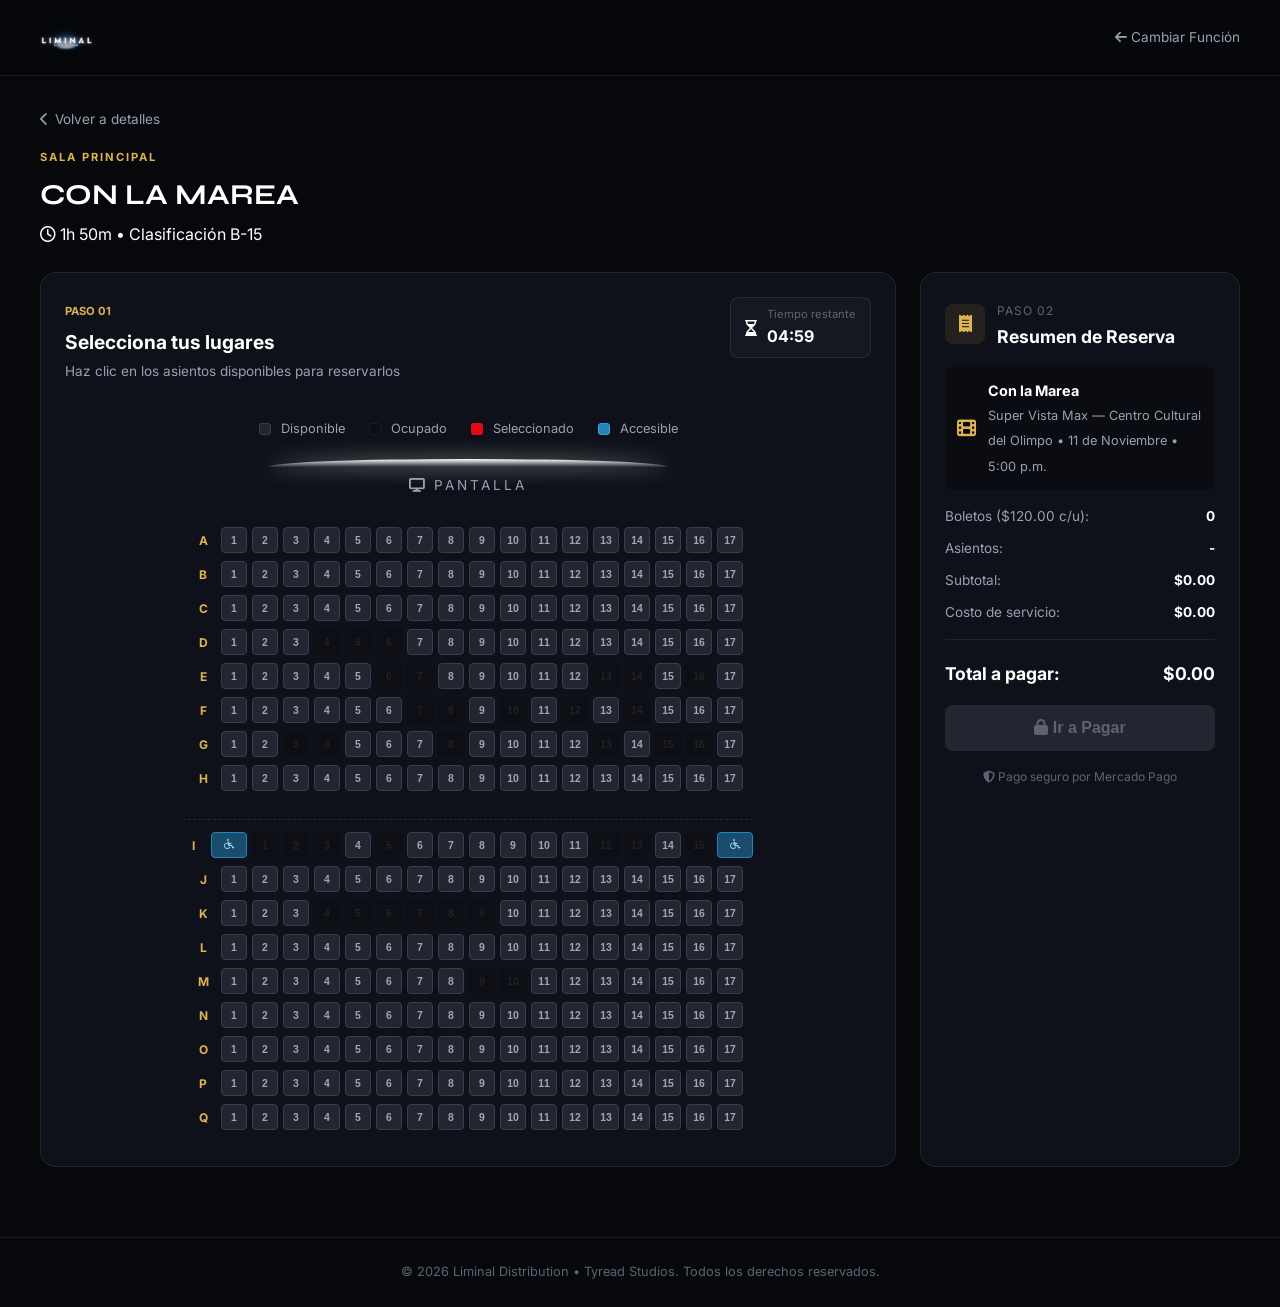
==== asientos.html @ 6f6826ec "Update print statement from 'Hello' to 'Goodbye'" ====
<!DOCTYPE html>
<html lang="es">
<head>
  <meta charset="UTF-8">
  <meta name="viewport" content="width=device-width, initial-scale=1.0">
  <title>Selección de Asientos - Con la Marea</title>
  <link rel="stylesheet" href="https://cdnjs.cloudflare.com/ajax/libs/font-awesome/6.4.0/css/all.min.css">
  <link rel="icon" type="image/png" href="img/icono.png">
  <link rel="stylesheet" href="style.css">
  <style>
    .ticket-modal {
      position: fixed;
      inset: 0;
      background: rgba(0,0,0,0.92);
      display: none;
      align-items: center;
      justify-content: center;
      z-index: 9999;
      padding: 20px;
      overflow-y: auto;
    }
    .ticket-modal.active { display: flex; }
    .ticket-card {
      background: #fff;
      width: 100%;
      max-width: 650px;
      padding: 40px 35px;
      position: relative;
    }
    .ticket-close {
      position: absolute;
      top: 12px;
      right: 15px;
      background: transparent;
      border: none;
      font-size: 1.5rem;
      cursor: pointer;
      color: #888;
      z-index: 10;
    }
    .ticket-close:hover { color: #000; }
    .ticket-top-logo { text-align: center; margin-bottom: 35px; }
    .ticket-top-logo h2 {
      font-size: 1.6rem;
      color: #334155;
      font-weight: 300;
      letter-spacing: 4px;
      text-transform: uppercase;
      margin: 0;
    }
    .ticket-movie {
      font-size: 2.8rem;
      font-weight: 700;
      letter-spacing: 2px;
      color: #d4af37;
      text-transform: uppercase;
      margin-bottom: 8px;
      text-align: center;
    }
    .ticket-credits {
      color: #666;
      font-size: 0.95rem;
      margin-bottom: 30px;
      text-align: center;
    }
    .ticket-grid {
      display: grid;
      grid-template-columns: 1fr 1fr 110px;
      gap: 22px 15px;
    }
    .ticket-label {
      font-size: 0.85rem;
      color: #999;
      text-transform: uppercase;
      letter-spacing: 1px;
      margin-bottom: 4px;
      display: block;
    }
    .ticket-value {
      font-size: 1.05rem;
      font-weight: 500;
      color: #111;
    }
    .ticket-qr-col {
      grid-row: span 4;
      text-align: center;
    }
    .ticket-qr-col i {
      font-size: 2.8rem;
      color: #111;
      margin-bottom: 6px;
    }
    .ticket-number { font-size: 0.8rem; color: #666; }
    .ticket-divider {
      margin: 30px -35px 20px;
      border-bottom: 1px dashed #ddd;
    }
    .ticket-footer-text {
      text-align: center;
      font-size: 0.85rem;
      color: #888;
      margin-top: 10px;
    }
    .ticket-hint {
      margin-top: 12px;
      font-size: 0.8rem;
      color: #666;
      text-align: center;
    }

    /* Modal de confirmación de pago */
    .confirm-modal {
      position: fixed;
      inset: 0;
      background: rgba(0,0,0,0.92);
      display: none;
      align-items: center;
      justify-content: center;
      z-index: 10000;
      padding: 20px;
    }
    .confirm-modal.active { display: flex; }
    .confirm-card {
      background: #fff;
      padding: 30px 25px;
      border-radius: 12px;
      max-width: 420px;
      width: 100%;
      text-align: center;
    }
    .confirm-card h3 {
      color: #111;
      margin-bottom: 12px;
      font-size: 1.3rem;
    }
    .confirm-card p {
      color: #666;
      margin-bottom: 24px;
      font-size: 0.95rem;
    }
    .confirm-buttons {
      display: flex;
      gap: 12px;
      flex-wrap: wrap;
      justify-content: center;
    }
    .confirm-btn-yes {
      background: #10b981;
      color: #fff;
      border: none;
      padding: 12px 24px;
      border-radius: 8px;
      font-weight: 600;
      cursor: pointer;
    }
    .confirm-btn-yes:hover { background: #059669; }
    .confirm-btn-no {
      background: #e5e7eb;
      color: #374151;
      border: none;
      padding: 12px 24px;
      border-radius: 8px;
      font-weight: 500;
      cursor: pointer;
    }
    .confirm-btn-no:hover { background: #d1d5db; }

    /* ========== ADAPTABILIDAD A TODOS LOS DISPOSITIVOS ========== */
    @media (max-width: 900px) {
      .lz-booking-layout {
        flex-direction: column !important;
      }
      .lz-map-card, .lz-summary-card {
        width: 100% !important;
        max-width: 100% !important;
      }
    }
    @media (max-width: 600px) {
      .ticket-grid { grid-template-columns: 1fr; }
      .ticket-card { padding: 25px 20px; }
      .ticket-divider { margin: 30px -20px; }
      .ticket-movie { font-size: 1.8rem; }
      .lz-seat {
        width: 28px !important;
        height: 28px !important;
        font-size: 0.7rem !important;
      }
      .lz-map-header {
        flex-wrap: wrap;
        gap: 12px;
      }
      .lz-timer {
        width: 100%;
        justify-content: flex-end;
      }
    }
    @media (max-width: 400px) {
      .lz-seat {
        width: 24px !important;
        height: 24px !important;
        font-size: 0.6rem !important;
      }
      .lz-row-label {
        min-width: 20px;
        font-size: 0.8rem;
      }
    }
  </style>
</head>
<body>
  <header class="header">
    <div class="container nav-container">
      <a href="index.html" class="logo-link">
        <img src="img/5.png" alt="Liminal Distribution" class="main-logo">
      </a>
      <a href="index.html" class="back-link"><i class="fa-solid fa-arrow-left"></i> Cambiar Función</a>
    </div>
  </header>

  <main class="container lz-seat-page">
    <div class="lz-booking-header">
      <a href="index.html" class="back-btn"><i class="fa-solid fa-chevron-left"></i> Volver a detalles</a>
      <div class="lz-movie-heading">
        <span class="lz-eyebrow">SALA PRINCIPAL</span>
        <h1>CON LA MAREA</h1>
        <p><i class="fa-regular fa-clock"></i> 1h 50m • Clasificación B-15</p>
      </div>
    </div>

    <div class="lz-booking-layout">
      <div class="lz-map-card">
        <div class="lz-map-header">
          <div>
            <span class="lz-section-label">PASO 01</span>
            <h2>Selecciona tus lugares</h2>
            <p>Haz clic en los asientos disponibles para reservarlos</p>
          </div>
          <div class="lz-timer">
            <i class="fa-regular fa-hourglass-half"></i>
            <div>
              <small>Tiempo restante</small>
              <strong id="timer">05:00</strong>
            </div>
          </div>
        </div>

        <div class="lz-seat-status">
          <div><span class="lz-status-dot available"></span> Disponible</div>
          <div><span class="lz-status-dot occupied"></span> Ocupado</div>
          <div><span class="lz-status-dot selected"></span> Seleccionado</div>
          <div><span class="lz-status-dot accessible"></span> Accesible</div>
        </div>

        <div class="lz-screen-zone">
          <div class="lz-screen"></div>
          <p class="lz-screen-text"><i class="fa-solid fa-display"></i> PANTALLA</p>
        </div>

        <div class="lz-theater-scroll">
          <div class="lz-theater-map" id="seatingGrid"></div>
        </div>
      </div>

      <aside class="lz-summary-card">
        <div class="lz-summary-heading">
          <div class="lz-summary-icon"><i class="fa-solid fa-receipt"></i></div>
          <div>
            <span>PASO 02</span>
            <h2>Resumen de Reserva</h2>
          </div>
        </div>

        <div class="lz-film-box">
          <div class="lz-film-icon"><i class="fa-solid fa-film"></i></div>
          <div>
            <strong>Con la Marea</strong>
            <span id="summaryDetails">Super Vista Max — Centro Cultural del Olimpo • 11 de Noviembre • 5:00 p.m.</span>
          </div>
        </div>

        <div class="lz-summary-list">
          <div class="lz-summary-row">
            <span>Boletos ($120.00 c/u):</span>
            <strong id="ticketCount">0</strong>
          </div>
          <div class="lz-summary-row">
            <span>Asientos:</span>
            <strong id="selectedSeatsList">-</strong>
          </div>
          <div class="lz-summary-row">
            <span>Subtotal:</span>
            <strong id="subtotal">$0.00</strong>
          </div>
          <div class="lz-summary-row">
            <span>Costo de servicio:</span>
            <strong id="serviceFeeText">$0.00</strong>
          </div>
        </div>

        <div class="lz-divider"></div>

        <div class="lz-total">
          <span>Total a pagar:</span>
          <strong id="totalPrice">$0.00</strong>
        </div>

        <button class="lz-pay-btn" id="payBtn" disabled>
          <i class="fa-solid fa-lock"></i> Ir a Pagar
        </button>
        <p class="lz-security"><i class="fa-solid fa-shield-halved"></i> Pago seguro por Mercado Pago</p>
      </aside>
    </div>
  </main>

  <!-- Modal de confirmación de pago -->
  <div class="confirm-modal" id="confirmModal">
    <div class="confirm-card">
      <h3>¿Ya realizaste el pago?</h3>
      <p>Una vez confirmado, se generará tu boleto. Asegúrate de haber completado el pago en la ventana de Mercado Pago.</p>
      <div class="confirm-buttons">
        <button class="confirm-btn-no" id="notPaidBtn">Aún no, seguir pagando</button>
        <button class="confirm-btn-yes" id="alreadyPaidBtn">✅ Sí, ya pagué — Generar boleto</button>
      </div>
    </div>
  </div>

  <!-- Modal del boleto -->
  <div class="ticket-modal" id="ticketModal">
    <div class="ticket-card">
      <button class="ticket-close" id="closeTicket">&times;</button>
      <div id="ticketBody"></div>
    </div>
  </div>

  <footer class="footer">
    <p>© 2026 Liminal Distribution • Tyread Studios. Todos los derechos reservados.</p>
  </footer>

  <script>
    // CONFIGURACIÓN
    const PRECIO = 120;
    const CARGO_SERVICIO = 12;
    const ENLACE_PAGO = "https://mpago.la/141RkRB";
    const FUNCION = "Centro Cultural del Olimpo";
    const FECHA = "11 de Noviembre";
    const HORA = "5:00 p.m.";
    const FORMATO = "Super Vista Max";
    const ESTUDIO = "Tyread Studios • Dir. Elian Magaña";
    const TIEMPO_RESERVA = 300; // 5 minutos en segundos

    const filas = [
      ['A', 17], ['B', 17], ['C', 17], ['D', 17],
      ['E', 17], ['F', 17], ['G', 17], ['H', 17],
      ['I', 15, true], ['J', 17], ['K', 17], ['L', 17],
      ['M', 17], ['N', 17], ['O', 17], ['P', 17], ['Q', 17]
    ];

    // Asientos ocupados desde el inicio
    const ocupadosFijos = [
      'D4', 'D5', 'D6', 'E6', 'E7', 'E13', 'E14', 'E16',
      'F7', 'F8', 'F10', 'F12', 'F14', 'G3', 'G4', 'G8',
      'G13', 'G15', 'G16', 'I1', 'I2', 'I3', 'I5', 'I12', 'I13', 'I15',
      'K4','K5','K6','K7','K8','K9',
      'M9', 'M10'
    ];

    let comprados = JSON.parse(localStorage.getItem('asientosComprados') || '[]');
    let todosOcupados = [...ocupadosFijos, ...comprados];

    const mapa = document.getElementById('seatingGrid');
    let seleccionados = [];
    let yaPago = false;
    let tiempoRestante = TIEMPO_RESERVA;
    let intervaloReloj = null;

    // Dibujar el mapa
    function dibujarMapa() {
      mapa.innerHTML = '';
      todosOcupados = [...ocupadosFijos, ...comprados];
      
      filas.forEach(([letra, cantidad, accesible]) => {
        const filaDiv = document.createElement('div');
        filaDiv.className = 'lz-seat-row' + (letra === 'I' ? ' row-separator' : '');

        const etiqueta = document.createElement('span');
        etiqueta.className = 'lz-row-label';
        etiqueta.textContent = letra;
        filaDiv.appendChild(etiqueta);

        const grupo = document.createElement('div');
        grupo.className = 'lz-seat-group';

        if (accesible) grupo.appendChild(crearBoton('I-IZQ', true));
        for (let n = 1; n <= cantidad; n++) {
          const id = `${letra}${n}`;
          grupo.appendChild(crearBoton(id, false));
        }
        if (accesible) grupo.appendChild(crearBoton('I-DER', true));

        filaDiv.appendChild(grupo);
        mapa.appendChild(filaDiv);
      });
    }

    function crearBoton(id, esAccesible) {
      const btn = document.createElement('button');
      btn.className = 'lz-seat' + (esAccesible ? ' lz-seat-accessible' : '');
      btn.innerHTML = esAccesible ? '<i class="fa-solid fa-wheelchair"></i>' : id.replace(/[A-Z-]/g, '');
      btn.dataset.seat = id;

      if (todosOcupados.includes(id)) {
        btn.classList.add('occupied');
        btn.disabled = true;
      } else {
        btn.addEventListener('click', () => alternar(btn, id));
      }
      return btn;
    }

    function alternar(boton, id) {
      if (yaPago) {
        alert('⚠️ Ya pagaste. Recarga la página para empezar de nuevo.');
        return;
      }
      if (boton.classList.contains('selected')) {
        boton.classList.remove('selected');
        seleccionados = seleccionados.filter(s => s !== id);
      } else {
        boton.classList.add('selected');
        seleccionados.push(id);
      }
      actualizarResumen();
    }

    function actualizarResumen() {
      const cantidad = seleccionados.length;
      const subtotal = cantidad * PRECIO;
      const cargo = cantidad > 0 ? CARGO_SERVICIO : 0;
      const total = subtotal + cargo;

      document.getElementById('ticketCount').textContent = cantidad;
      document.getElementById('selectedSeatsList').textContent = cantidad ? seleccionados.join(', ') : '-';
      document.getElementById('subtotal').textContent = `$${subtotal.toFixed(2)}`;
      document.getElementById('serviceFeeText').textContent = `$${cargo.toFixed(2)}`;
      document.getElementById('totalPrice').textContent = `$${total.toFixed(2)}`;

      const btnPagar = document.getElementById('payBtn');
      btnPagar.disabled = !cantidad;
      btnPagar.classList.toggle('active', cantidad > 0);
    }

    // Generar datos del boleto
    function datosBoleto() {
      if (!seleccionados.length) return null;
      const primera = seleccionados[0];
      const fila = primera.replace(/\d|-/g, '').charAt(0);
      const asientos = seleccionados.map(s => s.replace(/[A-Z-]/g, '')).join(', ');
      return {
        pelicula: 'CON LA MAREA',
        funcion: FUNCION,
        fecha: FECHA,
        hora: HORA,
        formato: FORMATO,
        fila: fila,
        asientos: asientos,
        numero: Math.floor(Math.random() * 900000) + 100000,
        estudio: ESTUDIO
      };
    }

    // Mostrar el boleto
    function dibujarBoleto(datos) {
      document.getElementById('ticketBody').innerHTML = `
        <div class="ticket-top-logo"><h2>SUPER VISTA MAX</h2></div>
        <h1 class="ticket-movie">${datos.pelicula}</h1>
        <p class="ticket-credits">${datos.estudio}</p>
        <div class="ticket-grid">
          <div>
            <span class="ticket-label">Función</span>
            <div class="ticket-value">${datos.funcion}</div>
          </div>
          <div>
            <span class="ticket-label">Fecha</span>
            <div class="ticket-value">${datos.fecha}</div>
          </div>
          <div class="ticket-qr-col">
            <i class="fa-solid fa-qrcode"></i>
            <div class="ticket-number">Nº ${datos.numero}</div>
          </div>
          <div>
            <span class="ticket-label">Hora</span>
            <div class="ticket-value">${datos.hora}</div>
          </div>
          <div>
            <span class="ticket-label">Formato</span>
            <div class="ticket-value">${datos.formato}</div>
          </div>
          <div>
            <span class="ticket-label">Fila</span>
            <div class="ticket-value">${datos.fila}</div>
          </div>
          <div>
            <span class="ticket-label">Asientos</span>
            <div class="ticket-value">${datos.asientos}</div>
          </div>
        </div>
        <div class="ticket-divider"></div>
        <p class="ticket-footer-text">Presenta este boleto en la entrada • Liminal Distribution © 2026</p>
        <p class="ticket-hint">📸 Toma captura de pantalla como comprobante</p>
      `;
      document.getElementById('confirmModal').classList.remove('active');
      document.getElementById('ticketModal').classList.add('active');
    }

    // Reiniciar cronómetro
    function reiniciarReloj() {
      clearInterval(intervaloReloj);
      tiempoRestante = TIEMPO_RESERVA;
      actualizarRelojVisual();
      intervaloReloj = setInterval(() => {
        if (tiempoRestante > 0) {
          tiempoRestante--;
          actualizarRelojVisual();
        }
      }, 1000);
    }

    function actualizarRelojVisual() {
      const m = String(Math.floor(tiempoRestante / 60)).padStart(2, '0');
      const s = String(tiempoRestante % 60).padStart(2, '0');
      document.getElementById('timer').textContent = `${m}:${s}`;
    }

    // Al dar "Ir a Pagar" → abre Mercado Pago y muestra confirmación
    document.getElementById('payBtn').addEventListener('click', () => {
      if (!seleccionados.length || yaPago) return;

      yaPago = true;
      // Guardar los asientos como comprados
      comprados = [...comprados, ...seleccionados];
      localStorage.setItem('asientosComprados', JSON.stringify(comprados));

      // Marcar visualmente como ocupados
      seleccionados.forEach(id => {
        const btn = document.querySelector(`[data-seat="${id}"]`);
        if (btn) {
          btn.classList.remove('selected');
          btn.classList.add('occupied');
          btn.disabled = true;
        }
      });

      // Abrir enlace de pago
      window.open(ENLACE_PAGO, '_blank');

      // Mostrar modal de confirmación (NO genera boleto todavía)
      document.getElementById('confirmModal').classList.add('active');
    });

    // El usuario confirma que ya pagó → recién ahí se genera el boleto
    document.getElementById('alreadyPaidBtn').addEventListener('click', () => {
      dibujarBoleto(datosBoleto());
      // Reiniciar para la siguiente persona
      reiniciarReloj();
      seleccionados = [];
      yaPago = false;
      actualizarResumen();
      dibujarMapa();
    });

    // Aún no ha pagado → cerrar confirmación
    document.getElementById('notPaidBtn').addEventListener('click', () => {
      document.getElementById('confirmModal').classList.remove('active');
      yaPago = false;
      comprados = comprados.filter(s => !seleccionados.includes(s));
      localStorage.setItem('asientosComprados', JSON.stringify(comprados));
      // Devolver los asientos a seleccionados
      seleccionados.forEach(id => {
        const btn = document.querySelector(`[data-seat="${id}"]`);
        if (btn) {
          btn.classList.add('selected');
          btn.classList.remove('occupied');
          btn.disabled = false;
        }
      });
      actualizarResumen();
    });

    // Cerrar boleto
    document.getElementById('closeTicket').addEventListener('click', () => {
      document.getElementById('ticketModal').classList.remove('active');
    });

    // Inicializar
    dibujarMapa();
    reiniciarReloj();
  </script>
</body>
</html>
---- style.css ----
/* =========================================================
   LIMINAL DISTRIBUTION - ESTILOS ELEGANTES Y CINEMATOGRÁFICOS
========================================================= */
@import url('https://fonts.googleapis.com/css2?family=Inter:wght@300;400;500;600;700&family=Syne:wght@700;800;900&display=swap');

:root {
  --bg-dark: #07080c;
  --bg-card: rgba(16, 19, 27, 0.9);
  --bg-card-hover: #1b202e;
  
  --text-main: #ffffff;
  --text-muted: #9aa0b4;
  --text-dim: #5d6375;
  
  --primary: #e50914;
  --primary-hover: #ff1f2a;
  --primary-glow: rgba(229, 9, 20, 0.4);
  
  --gold: #dfb253;
  --gold-glow: rgba(223, 178, 83, 0.25);
  
  --border-subtle: rgba(255, 255, 255, 0.08);
  --font-heading: 'Syne', sans-serif;
  --font-body: 'Inter', sans-serif;
}

* {
  box-sizing: border-box;
  margin: 0;
  padding: 0;
}

body {
  background-color: var(--bg-dark);
  color: var(--text-main);
  font-family: var(--font-body);
  line-height: 1.6;
  -webkit-font-smoothing: antialiased;
}

a {
  color: inherit;
  text-decoration: none;
}

.container {
  width: min(1200px, calc(100% - 32px));
  margin: 0 auto;
}

/* HEADER & LOGO */
.header {
  position: sticky;
  top: 0;
  z-index: 100;
  background: rgba(7, 8, 12, 0.92);
  backdrop-filter: blur(16px);
  border-bottom: 1px solid var(--border-subtle);
}

.nav-container {
  min-height: 75px;
  display: flex;
  align-items: center;
  justify-content: space-between;
}

.main-logo {
  max-height: 42px;
  width: auto;
  display: block;
  object-fit: contain;
}

.nav-menu {
  display: flex;
  gap: 24px;
}

.nav-menu a, .back-link {
  color: var(--text-muted);
  font-size: 0.85rem;
  transition: color 0.2s ease;
}

.nav-menu a:hover, .back-link:hover {
  color: var(--gold);
}

/* HERO SECTION CON VIDEO DE FONDO */
.hero-section {
  position: relative;
  min-height: 520px;
  display: flex;
  align-items: center;
  overflow: hidden;
}

.hero-video {
  position: absolute;
  top: 50%;
  left: 50%;
  min-width: 100%;
  min-height: 100%;
  width: auto;
  height: auto;
  z-index: 0;
  transform: translate(-50%, -50%);
  object-fit: cover;
  filter: brightness(0.4) contrast(1.1);
}

.hero-overlay {
  position: absolute;
  inset: 0;
  z-index: 1;
  background: linear-gradient(180deg, rgba(7,8,12,0.4) 0%, rgba(7,8,12,0.7) 60%, var(--bg-dark) 100%);
}

.hero-content {
  position: relative;
  z-index: 2;
  display: grid;
  grid-template-columns: 280px 1fr;
  gap: 40px;
  align-items: center;
  padding: 60px 0;
}

.poster-wrapper {
  max-width: 280px;
  width: 100%;
  border-radius: 12px;
  overflow: hidden;
  box-shadow: 0 20px 40px rgba(0, 0, 0, 0.8);
  border: 1px solid var(--border-subtle);
}

.poster-img {
  width: 100%;
  height: auto;
  display: block;
  object-fit: cover;
}

.badge {
  display: inline-block;
  padding: 4px 12px;
  background: rgba(223, 178, 83, 0.15);
  border: 1px solid var(--gold);
  border-radius: 20px;
  color: var(--gold);
  font-size: 0.7rem;
  font-weight: 700;
  text-transform: uppercase;
}

.movie-title {
  font-family: var(--font-heading);
  font-size: clamp(2.2rem, 5vw, 3.8rem);
  font-weight: 800;
  line-height: 1.1;
  color: #ffffff;
  margin-top: 10px;
  text-shadow: 0 2px 10px rgba(0,0,0,0.5);
}

.studio-tag {
  color: var(--gold);
  font-size: 0.85rem;
  margin-top: 6px;
}

.movie-meta {
  display: flex;
  align-items: center;
  gap: 16px;
  margin: 18px 0;
  color: var(--text-muted);
  font-size: 0.85rem;
  flex-wrap: wrap;
}

.rating {
  padding: 2px 8px;
  border: 1px solid var(--border-subtle);
  border-radius: 4px;
  color: #fff;
  font-weight: 700;
}

.btn-primary {
  display: inline-flex;
  align-items: center;
  gap: 8px;
  padding: 12px 28px;
  background: var(--primary);
  color: #fff;
  border-radius: 8px;
  font-weight: 700;
  transition: all 0.25s ease;
  border: none;
  cursor: pointer;
  font-size: 1rem;
}

.btn-primary:hover {
  background: var(--primary-hover);
  transform: translateY(-2px);
  box-shadow: 0 6px 20px var(--primary-glow);
}

/* CONTENIDO Y HORARIOS */
.main-content {
  padding: 40px 0;
}

.main-content h2 {
  font-family: var(--font-heading);
  font-size: 1.5rem;
  margin-bottom: 16px;
  color: #fff;
}

.synopsis-text {
  color: var(--text-muted);
  font-size: 0.95rem;
  max-width: 800px;
  line-height: 1.7;
}

.credits-grid {
  display: grid;
  grid-template-columns: repeat(auto-fit, minmax(220px, 1fr));
  gap: 16px;
  margin-top: 24px;
}

.credit-item {
  padding: 18px;
  background: var(--bg-card);
  border: 1px solid var(--border-subtle);
  border-radius: 12px;
}

.credit-item h3 {
  color: var(--gold);
  font-size: 0.75rem;
  text-transform: uppercase;
  margin-bottom: 4px;
}

.credit-item p {
  color: var(--text-muted);
  font-size: 0.85rem;
}

.showtimes-section {
  margin-top: 50px;
}

.showtime-group {
  padding: 20px;
  background: var(--bg-card);
  border: 1px solid var(--border-subtle);
  border-radius: 12px;
  margin-bottom: 20px;
}

.format-header {
  display: flex;
  align-items: center;
  gap: 10px;
  flex-wrap: wrap;
}

.format-header h3 {
  font-size: 1rem;
}

.format-tag {
  display: inline-block;
  padding: 4px 10px;
  background: rgba(255, 255, 255, 0.05);
  border-radius: 6px;
  font-size: 0.75rem;
  font-weight: 700;
}

.format-tag.imax {
  color: var(--gold);
  border: 1px solid var(--gold);
}

.format-sub {
  display: block;
  color: var(--text-muted);
  font-size: 0.75rem;
  margin-top: 4px;
}

.showtime-list {
  display: flex;
  gap: 12px;
  margin-top: 12px;
  flex-wrap: wrap;
}

.time-slot {
  padding: 10px 18px;
  background: #151821;
  border: 1px solid var(--border-subtle);
  border-radius: 8px;
  font-size: 0.85rem;
  font-weight: 600;
  transition: all 0.2s ease;
}

.time-slot:hover {
  background: var(--primary);
  border-color: var(--primary);
}

/* =========================================================
   MAPA DE ASIENTOS — AJUSTADO AL PLANO FÍSICO
========================================================= */
.lz-seat-page {
  padding: 30px 0;
}

.lz-booking-header {
  margin-bottom: 24px;
}

.back-btn {
  color: var(--text-muted);
  font-size: 0.85rem;
  display: inline-flex;
  align-items: center;
  gap: 6px;
  margin-bottom: 12px;
}

.back-btn:hover {
  color: var(--gold);
}

.lz-movie-heading h1 {
  font-family: var(--font-heading);
  font-size: 1.8rem;
  margin: 4px 0;
}

.lz-eyebrow {
  color: var(--gold);
  font-size: 0.7rem;
  font-weight: 700;
  letter-spacing: 2px;
  text-transform: uppercase;
}

.lz-booking-layout {
  display: grid;
  grid-template-columns: 1fr 320px;
  gap: 24px;
}

.lz-map-card {
  background: var(--bg-card);
  border: 1px solid var(--border-subtle);
  border-radius: 16px;
  padding: 24px;
  display: flex;
  flex-direction: column;
}

.lz-map-header {
  display: flex;
  justify-content: space-between;
  align-items: flex-start;
  flex-wrap: wrap;
  gap: 16px;
  margin-bottom: 16px;
}

.lz-section-label {
  color: var(--gold);
  font-size: 0.7rem;
  font-weight: 700;
  text-transform: uppercase;
}

.lz-map-card h2 {
  font-size: 1.2rem;
  margin: 4px 0;
}

.lz-map-card p {
  font-size: 0.85rem;
  color: var(--text-muted);
}

.lz-timer {
  display: flex;
  align-items: center;
  gap: 10px;
  padding: 8px 14px;
  background: rgba(255,255,255,0.03);
  border: 1px solid var(--border-subtle);
  border-radius: 8px;
  white-space: nowrap;
}

.lz-timer small {
  display: block;
  font-size: 0.7rem;
  color: var(--text-dim);
}

.lz-seat-status {
  display: flex;
  justify-content: center;
  gap: 24px;
  margin: 20px 0;
  font-size: 0.8rem;
  color: var(--text-muted);
  flex-wrap: wrap;
}

.lz-status-dot {
  display: inline-block;
  width: 12px;
  height: 12px;
  border-radius: 3px;
  margin-right: 6px;
  vertical-align: middle;
}

.lz-status-dot.available { background: #222630; border: 1px solid #383e4e; }
.lz-status-dot.selected { background: var(--primary); }
.lz-status-dot.occupied { background: #0d0e12; border: 1px solid #1a1d25; }

/* ESCENARIO / PANTALLA */
.lz-screen-zone {
  text-align: center;
  margin-bottom: 30px;
}

.lz-screen {
  height: 8px;
  background: linear-gradient(180deg, #ffffff 0%, rgba(255,255,255,0.1) 100%);
  border-radius: 50% 50% 0 0 / 100% 100% 0 0;
  box-shadow: 0 0 20px rgba(255,255,255,0.5);
  max-width: 400px;
  margin: 0 auto;
}

.lz-screen-text {
  font-size: 0.65rem;
  letter-spacing: 3px;
  color: var(--text-dim);
  margin-top: 8px;
}

/* MAPA DE ASIENTOS */
.lz-theater-scroll {
  width: 100%;
  overflow-x: auto;
  padding-bottom: 12px;
}

.lz-theater-map {
  display: flex;
  flex-direction: column;
  align-items: center;
  gap: 8px;
  min-width: 580px;
  margin: 0 auto;
}

.lz-seat-row {
  display: flex;
  align-items: center;
  gap: 8px;
}

/* Separación visual después de la fila I */
.lz-seat-row.row-separator {
  margin-top: 20px;
  padding-top: 12px;
  border-top: 1px dashed rgba(255, 255, 255, 0.1);
}

.lz-row-label {
  width: 20px;
  color: var(--gold);
  font-size: 0.75rem;
  font-weight: 700;
  text-align: center;
  flex-shrink: 0;
}

.lz-seat-group {
  display: flex;
  gap: 5px;
}

/* Asiento individual */
.lz-seat {
  width: 26px;
  height: 26px;
  background-color: #222630;
  border: 1px solid #383e4e;
  border-radius: 4px;
  color: #a0a6b8;
  font-size: 0.65rem;
  font-weight: 600;
  cursor: pointer;
  display: inline-flex;
  align-items: center;
  justify-content: center;
  transition: all 0.15s ease;
  flex-shrink: 0;
}

.lz-seat:hover:not(:disabled) {
  border-color: var(--gold);
  color: #fff;
  transform: scale(1.08);
}

.lz-seat.selected {
  background-color: var(--primary);
  border-color: #ff4d55;
  color: #fff;
  box-shadow: 0 0 8px var(--primary-glow);
}

.lz-seat.occupied {
  background-color: #0d0e12;
  border-color: transparent;
  color: #2a2d38;
  cursor: not-allowed;
  opacity: 0.6;
}

/* BOTÓN LIMPIAR */
.lz-map-footer {
  margin-top: 20px;
  display: flex;
  justify-content: flex-start;
}

.lz-clear-btn {
  display: inline-flex;
  align-items: center;
  gap: 8px;
  padding: 8px 16px;
  background: rgba(255, 255, 255, 0.04);
  border: 1px solid var(--border-subtle);
  border-radius: 6px;
  color: var(--text-muted);
  font-size: 0.8rem;
  font-weight: 500;
  cursor: pointer;
  transition: all 0.2s ease;
}

.lz-clear-btn:hover {
  background: rgba(255, 255, 255, 0.08);
  color: #fff;
  border-color: rgba(255, 255, 255, 0.2);
}

/* RESUMEN */
.lz-summary-card {
  background: var(--bg-card);
  border: 1px solid var(--border-subtle);
  border-radius: 16px;
  padding: 24px;
  display: flex;
  flex-direction: column;
  gap: 16px;
  position: sticky;
  top: 90px;
}

.lz-summary-heading {
  display: flex;
  align-items: center;
  gap: 12px;
}

.lz-summary-icon {
  width: 40px;
  height: 40px;
  background: rgba(223, 178, 83, 0.1);
  color: var(--gold);
  border-radius: 8px;
  display: flex;
  align-items: center;
  justify-content: center;
  font-size: 1.1rem;
}

.lz-summary-heading span {
  font-size: 0.75rem;
  color: var(--text-dim);
  text-transform: uppercase;
  letter-spacing: 1px;
}

.lz-summary-card h2 {
  font-size: 1.1rem;
}

.lz-film-box {
  display: flex;
  align-items: center;
  gap: 12px;
  padding: 12px;
  background: rgba(0,0,0,0.3);
  border-radius: 8px;
}

.lz-film-icon {
  color: var(--gold);
  font-size: 1.2rem;
}

.lz-film-box strong {
  display: block;
  font-size: 0.9rem;
}

.lz-film-box span {
  font-size: 0.8rem;
  color: var(--text-muted);
}

.lz-summary-list {
  display: flex;
  flex-direction: column;
  gap: 10px;
}

.lz-summary-row {
  display: flex;
  justify-content: space-between;
  font-size: 0.85rem;
  color: var(--text-muted);
}

.lz-summary-row strong {
  color: #fff;
}

.lz-divider {
  height: 1px;
  background: var(--border-subtle);
}

.lz-total {
  display: flex;
  justify-content: space-between;
  align-items: center;
  font-size: 1.1rem;
  font-weight: 700;
  padding-top: 4px;
}

.lz-pay-btn {
  width: 100%;
  padding: 14px;
  border: none;
  border-radius: 8px;
  background: #222630;
  color: var(--text-dim);
  font-weight: 700;
  cursor: not-allowed;
  transition: all 0.2s ease;
  font-size: 1rem;
}

.lz-pay-btn.active {
  background: var(--primary);
  color: #fff;
  cursor: pointer;
}

.lz-pay-btn.active:hover {
  background: var(--primary-hover);
  box-shadow: 0 4px 15px var(--primary-glow);
  transform: translateY(-1px);
}

.lz-security {
  text-align: center;
  font-size: 0.75rem;
  color: var(--text-dim);
}

/* RESPONSIVE */
@media (max-width: 850px) {
  .lz-booking-layout {
    grid-template-columns: 1fr;
  }
  .lz-summary-card {
    position: static;
  }
}
/* =========================================================
   ESTILOS PARA ASIENTOS ACCESIBLES
========================================================= */
.lz-status-dot.accessible { 
  background: #2385bb; 
  border: 1px solid #2ea4e0; 
}

.lz-seat-accessible {
  background-color: #1a4d6b;
  border-color: #2385bb;
  color: #94d2f0;
  width: 36px;
}

.lz-seat-accessible:hover:not(:disabled) {
  border-color: #5ac8fa;
  color: #fff;
  transform: scale(1.08);
}

.lz-seat-accessible.selected {
  background-color: #2385bb;
  border-color: #5ac8fa;
  color: #fff;
  box-shadow: 0 0 8px rgba(90, 200, 250, 0.4);
}

/* Botón de pago como enlace */
a.lz-pay-btn {
  text-decoration: none;
  display: inline-flex;
  align-items: center;
  justify-content: center;
  gap: 8px;
}

a.lz-pay-btn:disabled {
  pointer-events: none;
}
/* =========================================================
   PIE DE PÁGINA
========================================================= */
.footer {
  text-align: center;
  padding: 24px 0;
  margin-top: 40px;
  border-top: 1px solid var(--border-subtle);
  color: var(--text-dim);
  font-size: 0.8rem;
}

/* Asientos accesibles */
.lz-status-dot.accessible { 
  background: #2385bb; 
  border: 1px solid #2ea4e0; 
}

.lz-seat-accessible {
  background-color: #1a4d6b;
  border-color: #2385bb;
  color: #94d2f0;
  width: 36px;
}

.lz-seat-accessible:hover:not(:disabled) {
  border-color: #5ac8fa;
  color: #fff;
  transform: scale(1.08);
}

.lz-seat-accessible.selected {
  background-color: #2385bb;
  border-color: #5ac8fa;
  color: #fff;
  box-shadow: 0 0 8px rgba(90, 200, 250, 0.4);
}

/* Botón de pago como enlace */
a.lz-pay-btn {
  text-decoration: none;
  display: inline-flex;
  align-items: center;
  justify-content: center;
  gap: 8px;
}

a.lz-pay-btn:disabled {
  pointer-events: none;
}
/* =========================================================
   TRÁILER ABAJO — SIN PÓSTER EN EL VIDEO
========================================================= */
.trailer-section {
  margin: 40px 0;
}

.trailer-section h2 {
  font-family: var(--font-heading);
  font-size: 1.3rem;
  margin-bottom: 14px;
  color: #fff;
}

.trailer-container {
  max-width: 720px;
  width: 100%;
  border-radius: 12px;
  overflow: hidden;
  border: 1px solid var(--border-subtle);
  background: #000;
  box-shadow: 0 6px 24px rgba(0, 0, 0, 0.5);
}

.trailer-video {
  width: 100%;
  height: auto;
  display: block;
}

/* =========================================================
   HORARIOS — ESTILO "PRÓXIMAMENTE"
========================================================= */
.time-slot.soon {
  background: rgba(223, 178, 83, 0.08);
  border-color: rgba(223, 178, 83, 0.25);
  color: var(--gold);
  cursor: default;
  pointer-events: none;
}

.time-slot.soon:hover {
  background: rgba(223, 178, 83, 0.12);
  border-color: var(--gold);
}
/* =========================================================
   TRÁILER Y SINOPSIS — LADO A LADO BIEN ALINEADOS
========================================================= */
.trailer-synopsis-grid {
  display: grid;
  grid-template-columns: 1.1fr 1fr;
  gap: 40px;
  align-items: start;
  margin: 40px 0;
  width: 100%;
}

.trailer-box h2,
.synopsis-box h2 {
  font-family: var(--font-heading);
  font-size: 1.3rem;
  margin-bottom: 14px;
  color: #fff;
}

.trailer-container {
  width: 100%;
  border-radius: 12px;
  overflow: hidden;
  border: 1px solid var(--border-subtle);
  background: #000;
  box-shadow: 0 6px 24px rgba(0, 0, 0, 0.5);
}

.trailer-video {
  width: 100%;
  height: auto;
  display: block;
}

.synopsis-box {
  padding-top: 2px;
}

.synopsis-text {
  color: var(--text-muted);
  font-size: 0.95rem;
  line-height: 1.7;
  margin: 0;
}

/* =========================================================
   HORARIOS — PRÓXIMAMENTE
========================================================= */
.time-slot.soon {
  background: rgba(223, 178, 83, 0.08);
  border-color: rgba(223, 178, 83, 0.25);
  color: var(--gold);
  cursor: default;
  pointer-events: none;
}

.time-slot.soon:hover {
  background: rgba(223, 178, 83, 0.12);
  border-color: var(--gold);
}

/* En móvil se apilan */
@media (max-width: 850px) {
  .trailer-synopsis-grid {
    grid-template-columns: 1fr;
  }
}
/* =========================================================
   LIMINAL DISTRIBUTION - ESTILOS ELEGANTES Y CINEMATOGRÁFICOS
========================================================= */
@import url('https://fonts.googleapis.com/css2?family=Inter:wght@300;400;500;600;700&family=Syne:wght@700;800;900&display=swap');

:root {
  --bg-dark: #07080c;
  --bg-card: rgba(16, 19, 27, 0.9);
  --bg-card-hover: #1b202e;
  
  --text-main: #ffffff;
  --text-muted: #9aa0b4;
  --text-dim: #5d6375;
  
  --primary: #e50914;
  --primary-hover: #ff1f2a;
  --primary-glow: rgba(229, 9, 20, 0.4);
  
  --gold: #dfb253;
  --gold-glow: rgba(223, 178, 83, 0.25);
  
  --border-subtle: rgba(255, 255, 255, 0.08);
  
  --font-heading: 'Syne', sans-serif;
  --font-body: 'Inter', sans-serif;
}

* {
  box-sizing: border-box;
  margin: 0;
  padding: 0;
}

body {
  background-color: var(--bg-dark);
  color: var(--text-main);
  font-family: var(--font-body);
  line-height: 1.6;
  -webkit-font-smoothing: antialiased;
}

a {
  color: inherit;
  text-decoration: none;
}

.container {
  width: min(1200px, calc(100% - 32px));
  margin: 0 auto;
}

/* HEADER & LOGO */
.header {
  position: sticky;
  top: 0;
  z-index: 100;
  background: rgba(7, 8, 12, 0.92);
  backdrop-filter: blur(16px);
  border-bottom: 1px solid var(--border-subtle);
}

.nav-container {
  min-height: 75px;
  display: flex;
  align-items: center;
  justify-content: space-between;
}

.main-logo {
  max-height: 42px;
  width: auto;
  display: block;
  object-fit: contain;
}

.nav-menu a, .back-link {
  color: var(--text-muted);
  font-size: 0.85rem;
  transition: color 0.2s ease;
}

.nav-menu a:hover, .back-link:hover {
  color: var(--gold);
}

/* MAPA DE ASIENTOS */
.lz-seat-page {
  padding: 30px 0;
}

.lz-booking-header {
  margin-bottom: 24px;
}

.back-btn {
  color: var(--text-muted);
  font-size: 0.85rem;
  display: inline-flex;
  align-items: center;
  gap: 6px;
  margin-bottom: 12px;
}

.back-btn:hover {
  color: var(--gold);
}

.lz-movie-heading h1 {
  font-family: var(--font-heading);
  font-size: 1.8rem;
  margin: 4px 0;
}

.lz-eyebrow {
  color: var(--gold);
  font-size: 0.7rem;
  font-weight: 700;
  letter-spacing: 2px;
  text-transform: uppercase;
}

.lz-booking-layout {
  display: grid;
  grid-template-columns: 1fr 320px;
  gap: 24px;
}

.lz-map-card {
  background: var(--bg-card);
  border: 1px solid var(--border-subtle);
  border-radius: 16px;
  padding: 24px;
  display: flex;
  flex-direction: column;
}

.lz-map-header {
  display: flex;
  justify-content: space-between;
  align-items: flex-start;
  flex-wrap: wrap;
  gap: 16px;
  margin-bottom: 16px;
}

.lz-section-label {
  color: var(--gold);
  font-size: 0.7rem;
  font-weight: 700;
  text-transform: uppercase;
}

.lz-map-card h2 {
  font-size: 1.2rem;
  margin: 4px 0;
}

.lz-map-card p {
  font-size: 0.85rem;
  color: var(--text-muted);
}

.lz-timer {
  display: flex;
  align-items: center;
  gap: 10px;
  padding: 8px 14px;
  background: rgba(255,255,255,0.03);
  border: 1px solid var(--border-subtle);
  border-radius: 8px;
  white-space: nowrap;
}

.lz-timer small {
  display: block;
  font-size: 0.7rem;
  color: var(--text-dim);
}

.lz-seat-status {
  display: flex;
  justify-content: center;
  gap: 24px;
  margin: 20px 0;
  font-size: 0.8rem;
  color: var(--text-muted);
  flex-wrap: wrap;
}

.lz-status-dot {
  display: inline-block;
  width: 12px;
  height: 12px;
  border-radius: 3px;
  margin-right: 6px;
  vertical-align: middle;
}

.lz-status-dot.available { background: #222630; border: 1px solid #383e4e; }
.lz-status-dot.selected { background: var(--primary); }
.lz-status-dot.occupied { background: #0d0e12; border: 1px solid #1a1d25; }
.lz-status-dot.accessible { background: #2385bb; border: 1px solid #2ea4e0; }

/* ESCENARIO / PANTALLA */
.lz-screen-zone {
  text-align: center;
  margin-bottom: 30px;
}

.lz-screen {
  height: 8px;
  background: linear-gradient(180deg, #ffffff 0%, rgba(255,255,255,0.1) 100%);
  border-radius: 50% 50% 0 0 / 100% 100% 0 0;
  box-shadow: 0 0 20px rgba(255,255,255,0.5);
  max-width: 400px;
  margin: 0 auto;
}

.lz-screen-text {
  font-size: 0.65rem;
  letter-spacing: 3px;
  color: var(--text-dim);
  margin-top: 8px;
}

/* MAPA DE ASIENTOS */
.lz-theater-scroll {
  width: 100%;
  overflow-x: auto;
  padding-bottom: 12px;
}

.lz-theater-map {
  display: flex;
  flex-direction: column;
  align-items: center;
  gap: 8px;
  min-width: 580px;
  margin: 0 auto;
}

.lz-seat-row {
  display: flex;
  align-items: center;
  gap: 8px;
}

.lz-seat-row.row-separator {
  margin-top: 20px;
  padding-top: 12px;
  border-top: 1px dashed rgba(255, 255, 255, 0.1);
}

.lz-row-label {
  width: 20px;
  color: var(--gold);
  font-size: 0.75rem;
  font-weight: 700;
  text-align: center;
  flex-shrink: 0;
}

.lz-seat-group {
  display: flex;
  gap: 5px;
}

.lz-seat {
  width: 26px;
  height: 26px;
  background-color: #222630;
  border: 1px solid #383e4e;
  border-radius: 4px;
  color: #a0a6b8;
  font-size: 0.65rem;
  font-weight: 600;
  cursor: pointer;
  display: inline-flex;
  align-items: center;
  justify-content: center;
  transition: all 0.15s ease;
  flex-shrink: 0;
}

.lz-seat:hover:not(:disabled) {
  border-color: var(--gold);
  color: #fff;
  transform: scale(1.08);
}

.lz-seat.selected {
  background-color: var(--primary);
  border-color: #ff4d55;
  color: #fff;
  box-shadow: 0 0 8px var(--primary-glow);
}

.lz-seat.occupied {
  background-color: #0d0e12;
  border-color: transparent;
  color: #2a2d38;
  cursor: not-allowed;
  opacity: 0.6;
}

.lz-seat-accessible {
  background-color: #1a4d6b;
  border-color: #2385bb;
  color: #94d2f0;
  width: 36px;
}

.lz-seat-accessible:hover:not(:disabled) {
  border-color: #5ac8fa;
  color: #fff;
  transform: scale(1.08);
}

.lz-seat-accessible.selected {
  background-color: #2385bb;
  border-color: #5ac8fa;
  color: #fff;
  box-shadow: 0 0 8px rgba(90, 200, 250, 0.4);
}

/* BOTÓN LIMPIAR */
.lz-map-footer {
  margin-top: 20px;
  display: flex;
  justify-content: flex-start;
}

.lz-clear-btn {
  display: inline-flex;
  align-items: center;
  gap: 8px;
  padding: 8px 16px;
  background: rgba(255, 255, 255, 0.04);
  border: 1px solid var(--border-subtle);
  border-radius: 6px;
  color: var(--text-muted);
  font-size: 0.8rem;
  font-weight: 500;
  cursor: pointer;
  transition: all 0.2s ease;
}

.lz-clear-btn:hover {
  background: rgba(255, 255, 255, 0.08);
  color: #fff;
  border-color: rgba(255, 255, 255, 0.2);
}

/* RESUMEN */
.lz-summary-card {
  background: var(--bg-card);
  border: 1px solid var(--border-subtle);
  border-radius: 16px;
  padding: 24px;
  display: flex;
  flex-direction: column;
  gap: 16px;
  position: sticky;
  top: 90px;
}

.lz-summary-heading {
  display: flex;
  align-items: center;
  gap: 12px;
}

.lz-summary-icon {
  width: 40px;
  height: 40px;
  background: rgba(223, 178, 83, 0.1);
  color: var(--gold);
  border-radius: 8px;
  display: flex;
  align-items: center;
  justify-content: center;
  font-size: 1.1rem;
}

.lz-summary-heading span {
  font-size: 0.75rem;
  color: var(--text-dim);
  text-transform: uppercase;
  letter-spacing: 1px;
}

.lz-summary-card h2 {
  font-size: 1.1rem;
}

.lz-film-box {
  display: flex;
  align-items: center;
  gap: 12px;
  padding: 12px;
  background: rgba(0,0,0,0.3);
  border-radius: 8px;
}

.lz-film-icon {
  color: var(--gold);
  font-size: 1.2rem;
}

.lz-film-box strong {
  display: block;
  font-size: 0.9rem;
}

.lz-film-box span {
  font-size: 0.8rem;
  color: var(--text-muted);
}

.lz-summary-list {
  display: flex;
  flex-direction: column;
  gap: 10px;
}

.lz-summary-row {
  display: flex;
  justify-content: space-between;
  font-size: 0.85rem;
  color: var(--text-muted);
}

.lz-summary-row strong {
  color: #fff;
}

.lz-divider {
  height: 1px;
  background: var(--border-subtle);
}

.lz-total {
  display: flex;
  justify-content: space-between;
  align-items: center;
  font-size: 1.1rem;
  font-weight: 700;
  padding-top: 4px;
}

.lz-pay-btn {
  width: 100%;
  padding: 14px;
  border: none;
  border-radius: 8px;
  background: #222630;
  color: var(--text-dim);
  font-weight: 700;
  cursor: not-allowed;
  transition: all 0.2s ease;
  font-size: 1rem;
}

.lz-pay-btn.active {
  background: var(--primary);
  color: #fff;
  cursor: pointer;
}

.lz-pay-btn.active:hover {
  background: var(--primary-hover);
  box-shadow: 0 4px 15px var(--primary-glow);
  transform: translateY(-1px);
}

.lz-security {
  text-align: center;
  font-size: 0.75rem;
  color: var(--text-dim);
}

/* BOLETO DIGITAL */
.ticket-section {
  margin-top: 50px;
  display: none;
  animation: fadeIn 0.5s ease;
}

@keyframes fadeIn {
  from { opacity: 0; transform: translateY(20px); }
  to { opacity: 1; transform: translateY(0); }
}

.ticket-container {
  background: #ffffff;
  color: #000;
  border-radius: 16px;
  overflow: hidden;
  box-shadow: 0 10px 40px rgba(0,0,0,0.3);
  max-width: 800px;
  margin: 0 auto;
  position: relative;
}

.ticket-logo {
  text-align: center;
  padding: 24px 24px 0;
  background: #fff;
}

.max-logo {
  max-width: 320px;
  width: 100%;
  height: auto;
}

.ticket-body {
  display: grid;
  grid-template-columns: 3fr 1fr;
  gap: 24px;
  padding: 24px;
  border-top: 2px dashed #ddd;
  border-bottom: 2px dashed #ddd;
}

.ticket-movie {
  font-family: var(--font-heading);
  font-size: 1.8rem;
  font-weight: 800;
  color: #000;
  margin: 0 0 4px;
}

.ticket-studio {
  color: #666;
  font-size: 0.85rem;
  margin-bottom: 20px;
}

.ticket-info-grid {
  display: grid;
  grid-template-columns: repeat(2, 1fr);
  gap: 16px;
}

.ticket-label {
  display: block;
  font-size: 0.7rem;
  text-transform: uppercase;
  letter-spacing: 1px;
  color: #999;
  font-weight: 600;
  margin-bottom: 2px;
}

.ticket-value {
  font-size: 0.95rem;
  font-weight: 700;
  color: #000;
  margin: 0;
}

.ticket-right {
  display: flex;
  flex-direction: column;
  align-items: center;
  justify-content: center;
  border-left: 2px dashed #ddd;
  padding-left: 24px;
}

.ticket-qr {
  font-size: 3rem;
  color: #000;
  margin-bottom: 12px;
}

.ticket-id {
  font-size: 0.75rem;
  color: #666;
  font-family: monospace;
}

.ticket-footer {
  text-align: center;
  padding: 16px 24px;
  background: #f8f8f8;
  font-size: 0.75rem;
  color: #888;
}

.ticket-actions {
  text-align: center;
  margin-top: 24px;
}

.btn-primary {
  display: inline-flex;
  align-items: center;
  gap: 8px;
  padding: 12px 28px;
  background: var(--primary);
  color: #fff;
  border-radius: 8px;
  font-weight: 700;
  transition: all 0.25s ease;
  border: none;
  cursor: pointer;
  font-size: 1rem;
}

.btn-primary:hover {
  background: var(--primary-hover);
  transform: translateY(-2px);
  box-shadow: 0 6px 20px var(--primary-glow);
}

.ticket-note {
  margin-top: 10px;
  font-size: 0.8rem;
  color: var(--text-muted);
}

/* IMPRESIÓN */
@media print {
  body * {
    visibility: hidden;
  }
  .ticket-container, .ticket-container * {
    visibility: visible;
  }
  .ticket-container {
    position: absolute;
    left: 0;
    top: 0;
    width: 100%;
    box-shadow: none;
  }
  .ticket-actions, .header, footer, .lz-booking-layout {
    display: none !important;
  }
}

/* RESPONSIVE */
@media (max-width: 850px) {
  .lz-booking-layout {
    grid-template-columns: 1fr;
  }
  .lz-summary-card {
    position: static;
  }
}

@media (max-width: 600px) {
  .ticket-body {
    grid-template-columns: 1fr;
  }
  .ticket-right {
    border-left: none;
    border-top: 2px dashed #ddd;
    padding-left: 0;
    padding-top: 20px;
  }
  .ticket-info-grid {
    grid-template-columns: 1fr 1fr;
  }
}

/* PIE DE PÁGINA */
.footer {
  text-align: center;
  padding: 24px 0;
  margin-top: 40px;
  border-top: 1px solid var(--border-subtle);
  color: var(--text-dim);
  font-size: 0.8rem;
}
/* =========================================================
   LIMINAL DISTRIBUTION - ESTILOS ELEGANTES Y CINEMATOGRÁFICOS
========================================================= */
@import url('https://fonts.googleapis.com/css2?family=Inter:wght@300;400;500;600;700&family=Syne:wght@700;800;900&display=swap');

:root {
  --bg-dark: #07080c;
  --bg-card: rgba(16, 19, 27, 0.9);
  --bg-card-hover: #1b202e;
  
  --text-main: #ffffff;
  --text-muted: #9aa0b4;
  --text-dim: #5d6375;
  
  --primary: #e50914;
  --primary-hover: #ff1f2a;
  --primary-glow: rgba(229, 9, 20, 0.4);
  
  --gold: #dfb253;
  --gold-soft: #f0d080;
  --gold-glow: rgba(223, 178, 83, 0.25);
  
  --border-subtle: rgba(255, 255, 255, 0.08);
  
  --font-heading: 'Syne', sans-serif;
  --font-body: 'Inter', sans-serif;
}

* {
  box-sizing: border-box;
  margin: 0;
  padding: 0;
}

body {
  background-color: var(--bg-dark);
  color: var(--text-main);
  font-family: var(--font-body);
  line-height: 1.6;
  -webkit-font-smoothing: antialiased;
}

a {
  color: inherit;
  text-decoration: none;
}

.container {
  width: min(1200px, calc(100% - 32px));
  margin: 0 auto;
}

/* HEADER & LOGO */
.header {
  position: sticky;
  top: 0;
  z-index: 100;
  background: rgba(7, 8, 12, 0.92);
  backdrop-filter: blur(16px);
  border-bottom: 1px solid var(--border-subtle);
}

.nav-container {
  min-height: 75px;
  display: flex;
  align-items: center;
  justify-content: space-between;
}

.main-logo {
  max-height: 42px;
  width: auto;
  display: block;
  object-fit: contain;
}

.nav-menu a, .back-link {
  color: var(--text-muted);
  font-size: 0.85rem;
  transition: color 0.2s ease;
}

.nav-menu a:hover, .back-link:hover {
  color: var(--gold);
}

/* MAPA DE ASIENTOS */
.lz-seat-page {
  padding: 30px 0;
}

.lz-booking-header {
  margin-bottom: 24px;
}

.back-btn {
  color: var(--text-muted);
  font-size: 0.85rem;
  display: inline-flex;
  align-items: center;
  gap: 6px;
  margin-bottom: 12px;
}

.back-btn:hover {
  color: var(--gold);
}

.lz-movie-heading h1 {
  font-family: var(--font-heading);
  font-size: 1.8rem;
  margin: 4px 0;
}

.lz-eyebrow {
  color: var(--gold);
  font-size: 0.7rem;
  font-weight: 700;
  letter-spacing: 2px;
  text-transform: uppercase;
}

.lz-booking-layout {
  display: grid;
  grid-template-columns: 1fr 320px;
  gap: 24px;
}

.lz-map-card {
  background: var(--bg-card);
  border: 1px solid var(--border-subtle);
  border-radius: 16px;
  padding: 24px;
  display: flex;
  flex-direction: column;
}

.lz-map-header {
  display: flex;
  justify-content: space-between;
  align-items: flex-start;
  flex-wrap: wrap;
  gap: 16px;
  margin-bottom: 16px;
}

.lz-section-label {
  color: var(--gold);
  font-size: 0.7rem;
  font-weight: 700;
  text-transform: uppercase;
}

.lz-map-card h2 {
  font-size: 1.2rem;
  margin: 4px 0;
}

.lz-map-card p {
  font-size: 0.85rem;
  color: var(--text-muted);
}

.lz-timer {
  display: flex;
  align-items: center;
  gap: 10px;
  padding: 8px 14px;
  background: rgba(255,255,255,0.03);
  border: 1px solid var(--border-subtle);
  border-radius: 8px;
  white-space: nowrap;
}

.lz-timer small {
  display: block;
  font-size: 0.7rem;
  color: var(--text-dim);
}

.lz-seat-status {
  display: flex;
  justify-content: center;
  gap: 24px;
  margin: 20px 0;
  font-size: 0.8rem;
  color: var(--text-muted);
  flex-wrap: wrap;
}

.lz-status-dot {
  display: inline-block;
  width: 12px;
  height: 12px;
  border-radius: 3px;
  margin-right: 6px;
  vertical-align: middle;
}

.lz-status-dot.available { background: #222630; border: 1px solid #383e4e; }
.lz-status-dot.selected { background: var(--primary); }
.lz-status-dot.occupied { background: #0d0e12; border: 1px solid #1a1d25; }
.lz-status-dot.accessible { background: #2385bb; border: 1px solid #2ea4e0; }

/* ESCENARIO / PANTALLA */
.lz-screen-zone {
  text-align: center;
  margin-bottom: 30px;
}

.lz-screen {
  height: 8px;
  background: linear-gradient(180deg, #ffffff 0%, rgba(255,255,255,0.1) 100%);
  border-radius: 50% 50% 0 0 / 100% 100% 0 0;
  box-shadow: 0 0 20px rgba(255,255,255,0.5);
  max-width: 400px;
  margin: 0 auto;
}

.lz-screen-text {
  font-size: 0.65rem;
  letter-spacing: 3px;
  color: var(--text-dim);
  margin-top: 8px;
}

/* MAPA DE ASIENTOS */
.lz-theater-scroll {
  width: 100%;
  overflow-x: auto;
  padding-bottom: 12px;
}

.lz-theater-map {
  display: flex;
  flex-direction: column;
  align-items: center;
  gap: 8px;
  min-width: 580px;
  margin: 0 auto;
}

.lz-seat-row {
  display: flex;
  align-items: center;
  gap: 8px;
}

.lz-seat-row.row-separator {
  margin-top: 20px;
  padding-top: 12px;
  border-top: 1px dashed rgba(255, 255, 255, 0.1);
}

.lz-row-label {
  width: 20px;
  color: var(--gold);
  font-size: 0.75rem;
  font-weight: 700;
  text-align: center;
  flex-shrink: 0;
}

.lz-seat-group {
  display: flex;
  gap: 5px;
}

.lz-seat {
  width: 26px;
  height: 26px;
  background-color: #222630;
  border: 1px solid #383e4e;
  border-radius: 4px;
  color: #a0a6b8;
  font-size: 0.65rem;
  font-weight: 600;
  cursor: pointer;
  display: inline-flex;
  align-items: center;
  justify-content: center;
  transition: all 0.15s ease;
  flex-shrink: 0;
}

.lz-seat:hover:not(:disabled) {
  border-color: var(--gold);
  color: #fff;
  transform: scale(1.08);
}

.lz-seat.selected {
  background-color: var(--primary);
  border-color: #ff4d55;
  color: #fff;
  box-shadow: 0 0 8px var(--primary-glow);
}

.lz-seat.occupied {
  background-color: #0d0e12;
  border-color: transparent;
  color: #2a2d38;
  cursor: not-allowed;
  opacity: 0.6;
}

.lz-seat-accessible {
  background-color: #1a4d6b;
  border-color: #2385bb;
  color: #94d2f0;
  width: 36px;
}

.lz-seat-accessible:hover:not(:disabled) {
  border-color: #5ac8fa;
  color: #fff;
  transform: scale(1.08);
}

.lz-seat-accessible.selected {
  background-color: #2385bb;
  border-color: #5ac8fa;
  color: #fff;
  box-shadow: 0 0 8px rgba(90, 200, 250, 0.4);
}

/* BOTÓN LIMPIAR */
.lz-map-footer {
  margin-top: 20px;
  display: flex;
  justify-content: flex-start;
}

.lz-clear-btn {
  display: inline-flex;
  align-items: center;
  gap: 8px;
  padding: 8px 16px;
  background: rgba(255, 255, 255, 0.04);
  border: 1px solid var(--border-subtle);
  border-radius: 6px;
  color: var(--text-muted);
  font-size: 0.8rem;
  font-weight: 500;
  cursor: pointer;
  transition: all 0.2s ease;
}

.lz-clear-btn:hover {
  background: rgba(255, 255, 255, 0.08);
  color: #fff;
  border-color: rgba(255, 255, 255, 0.2);
}

/* RESUMEN */
.lz-summary-card {
  background: var(--bg-card);
  border: 1px solid var(--border-subtle);
  border-radius: 16px;
  padding: 24px;
  display: flex;
  flex-direction: column;
  gap: 16px;
  position: sticky;
  top: 90px;
}

.lz-summary-heading {
  display: flex;
  align-items: center;
  gap: 12px;
}

.lz-summary-icon {
  width: 40px;
  height: 40px;
  background: rgba(223, 178, 83, 0.1);
  color: var(--gold);
  border-radius: 8px;
  display: flex;
  align-items: center;
  justify-content: center;
  font-size: 1.1rem;
}

.lz-summary-heading span {
  font-size: 0.75rem;
  color: var(--text-dim);
  text-transform: uppercase;
  letter-spacing: 1px;
}

.lz-summary-card h2 {
  font-size: 1.1rem;
}

.lz-film-box {
  display: flex;
  align-items: center;
  gap: 12px;
  padding: 12px;
  background: rgba(0,0,0,0.3);
  border-radius: 8px;
}

.lz-film-icon {
  color: var(--gold);
  font-size: 1.2rem;
}

.lz-film-box strong {
  display: block;
  font-size: 0.9rem;
}

.lz-film-box span {
  font-size: 0.8rem;
  color: var(--text-muted);
}

.lz-summary-list {
  display: flex;
  flex-direction: column;
  gap: 10px;
}

.lz-summary-row {
  display: flex;
  justify-content: space-between;
  font-size: 0.85rem;
  color: var(--text-muted);
}

.lz-summary-row strong {
  color: #fff;
}

.lz-divider {
  height: 1px;
  background: var(--border-subtle);
}

.lz-total {
  display: flex;
  justify-content: space-between;
  align-items: center;
  font-size: 1.1rem;
  font-weight: 700;
  padding-top: 4px;
}

.lz-pay-btn {
  width: 100%;
  padding: 14px;
  border: none;
  border-radius: 8px;
  background: #222630;
  color: var(--text-dim);
  font-weight: 700;
  cursor: not-allowed;
  transition: all 0.2s ease;
  font-size: 1rem;
}

.lz-pay-btn.active {
  background: var(--primary);
  color: #fff;
  cursor: pointer;
}

.lz-pay-btn.active:hover {
  background: var(--primary-hover);
  box-shadow: 0 4px 15px var(--primary-glow);
  transform: translateY(-1px);
}

.lz-security {
  text-align: center;
  font-size: 0.75rem;
  color: var(--text-dim);
}

/* =========================================================
   BOLETO DIGITAL — NUEVO COLOR OSCURO ELEGANTE
========================================================= */
.ticket-page {
  background: linear-gradient(135deg, #07080c 0%, #121520 50%, #07080c 100%);
  min-height: 100vh;
  display: flex;
  align-items: center;
  justify-content: center;
  padding: 40px 20px;
}

.ticket-main {
  width: 100%;
  max-width: 800px;
}

.ticket-container {
  background: linear-gradient(180deg, #1a1d2b 0%, #0f111a 100%);
  color: #fff;
  border-radius: 20px;
  overflow: hidden;
  box-shadow: 
    0 0 0 1px rgba(223, 178, 83, 0.15),
    0 20px 60px rgba(0, 0, 0, 0.6),
    inset 0 1px 0 rgba(255, 255, 255, 0.05);
  position: relative;
  animation: ticketFadeIn 0.6s ease;
}

@keyframes ticketFadeIn {
  from { opacity: 0; transform: translateY(30px); }
  to { opacity: 1; transform: translateY(0); }
}

.ticket-logo {
  text-align: center;
  padding: 32px 32px 0;
  background: transparent;
}

.max-logo {
  max-width: 320px;
  width: 100%;
  height: auto;
}

.ticket-body {
  display: grid;
  grid-template-columns: 3fr 1fr;
  gap: 32px;
  padding: 32px;
  border-top: 2px dashed rgba(223, 178, 83, 0.25);
  border-bottom: 2px dashed rgba(223, 178, 83, 0.25);
  margin: 24px 0;
}

.ticket-movie {
  font-family: var(--font-heading);
  font-size: 2rem;
  font-weight: 800;
  color: var(--gold);
  margin: 0 0 6px;
  letter-spacing: 1px;
}

.ticket-studio {
  color: #888f9f;
  font-size: 0.85rem;
  margin-bottom: 24px;
}

.ticket-info-grid {
  display: grid;
  grid-template-columns: repeat(2, 1fr);
  gap: 20px;
}

.ticket-label {
  display: block;
  font-size: 0.7rem;
  text-transform: uppercase;
  letter-spacing: 1.5px;
  color: #5d6375;
  font-weight: 600;
  margin-bottom: 4px;
}

.ticket-value {
  font-size: 1rem;
  font-weight: 700;
  color: #fff;
  margin: 0;
}

.ticket-right {
  display: flex;
  flex-direction: column;
  align-items: center;
  justify-content: center;
  border-left: 2px dashed rgba(223, 178, 83, 0.25);
  padding-left: 32px;
}

.ticket-qr {
  font-size: 3.5rem;
  color: var(--gold);
  margin-bottom: 12px;
  filter: drop-shadow(0 0 8px rgba(223, 178, 83, 0.3));
}

.ticket-id {
  font-size: 0.75rem;
  color: #666d7f;
  font-family: 'Courier New', monospace;
  letter-spacing: 1px;
}

.ticket-footer {
  text-align: center;
  padding: 20px 32px 32px;
  background: rgba(0, 0, 0, 0.25);
  font-size: 0.75rem;
  color: #666d7f;
}

.ticket-actions {
  text-align: center;
  margin-top: 32px;
}

.btn-primary {
  display: inline-flex;
  align-items: center;
  gap: 8px;
  padding: 14px 32px;
  background: linear-gradient(135deg, var(--gold) 0%, #c99a3c 100%);
  color: #000;
  border-radius: 10px;
  font-weight: 700;
  transition: all 0.25s ease;
  border: none;
  cursor: pointer;
  font-size: 1rem;
  box-shadow: 0 4px 15px rgba(223, 178, 83, 0.3);
}

.btn-primary:hover {
  transform: translateY(-2px);
  box-shadow: 0 8px 25px rgba(223, 178, 83, 0.4);
}

.ticket-note {
  margin-top: 12px;
  font-size: 0.8rem;
  color: var(--text-muted);
}

/* IMPRESIÓN — mantiene el color oscuro */
@media print {
  body {
    background: #1a1d2b !important;
    -webkit-print-color-adjust: exact;
    print-color-adjust: exact;
  }
  body * {
    visibility: hidden;
  }
  .ticket-container, .ticket-container * {
    visibility: visible;
  }
  .ticket-container {
    position: absolute;
    left: 0;
    top: 0;
    width: 100%;
    box-shadow: none;
  }
  .ticket-actions {
    display: none !important;
  }
}

/* RESPONSIVE */
@media (max-width: 850px) {
  .lz-booking-layout {
    grid-template-columns: 1fr;
  }
  .lz-summary-card {
    position: static;
  }
}

@media (max-width: 600px) {
  .ticket-body {
    grid-template-columns: 1fr;
  }
  .ticket-right {
    border-left: none;
    border-top: 2px dashed rgba(223, 178, 83, 0.25);
    padding-left: 0;
    padding-top: 24px;
  }
  .ticket-info-grid {
    grid-template-columns: 1fr 1fr;
  }
  .ticket-movie {
    font-size: 1.5rem;
  }
}

/* PIE DE PÁGINA */
.footer {
  text-align: center;
  padding: 24px 0;
  margin-top: 40px;
  border-top: 1px solid var(--border-subtle);
  color: var(--text-dim);
  font-size: 0.8rem;
}
/* ========== CORRECCIÓN HERO PARA MÓVIL ========== */
@media (max-width: 768px) {
  .hero-content {
    grid-template-columns: 1fr !important;
    gap: 24px !important;
    text-align: center !important;
    padding: 40px 0 !important;
  }

  .poster-wrapper {
    max-width: 220px !important;
    margin: 0 auto !important;
  }

  .movie-meta {
    justify-content: center !important;
  }

  .btn-primary {
    justify-content: center !important;
  }

  .nav-menu {
    gap: 12px !important;
  }

  .nav-menu a {
    font-size: 0.75rem !important;
  }
}

@media (max-width: 480px) {
  .hero-content {
    padding: 30px 0 !important;
  }

  .poster-wrapper {
    max-width: 180px !important;
  }

  .movie-title {
    font-size: 1.8rem !important;
  }

  .nav-container {
    flex-direction: column !important;
    gap: 10px;
    padding: 12px 0;
  }

  .nav-menu {
    width: 100%;
    justify-content: space-around;
  }
}
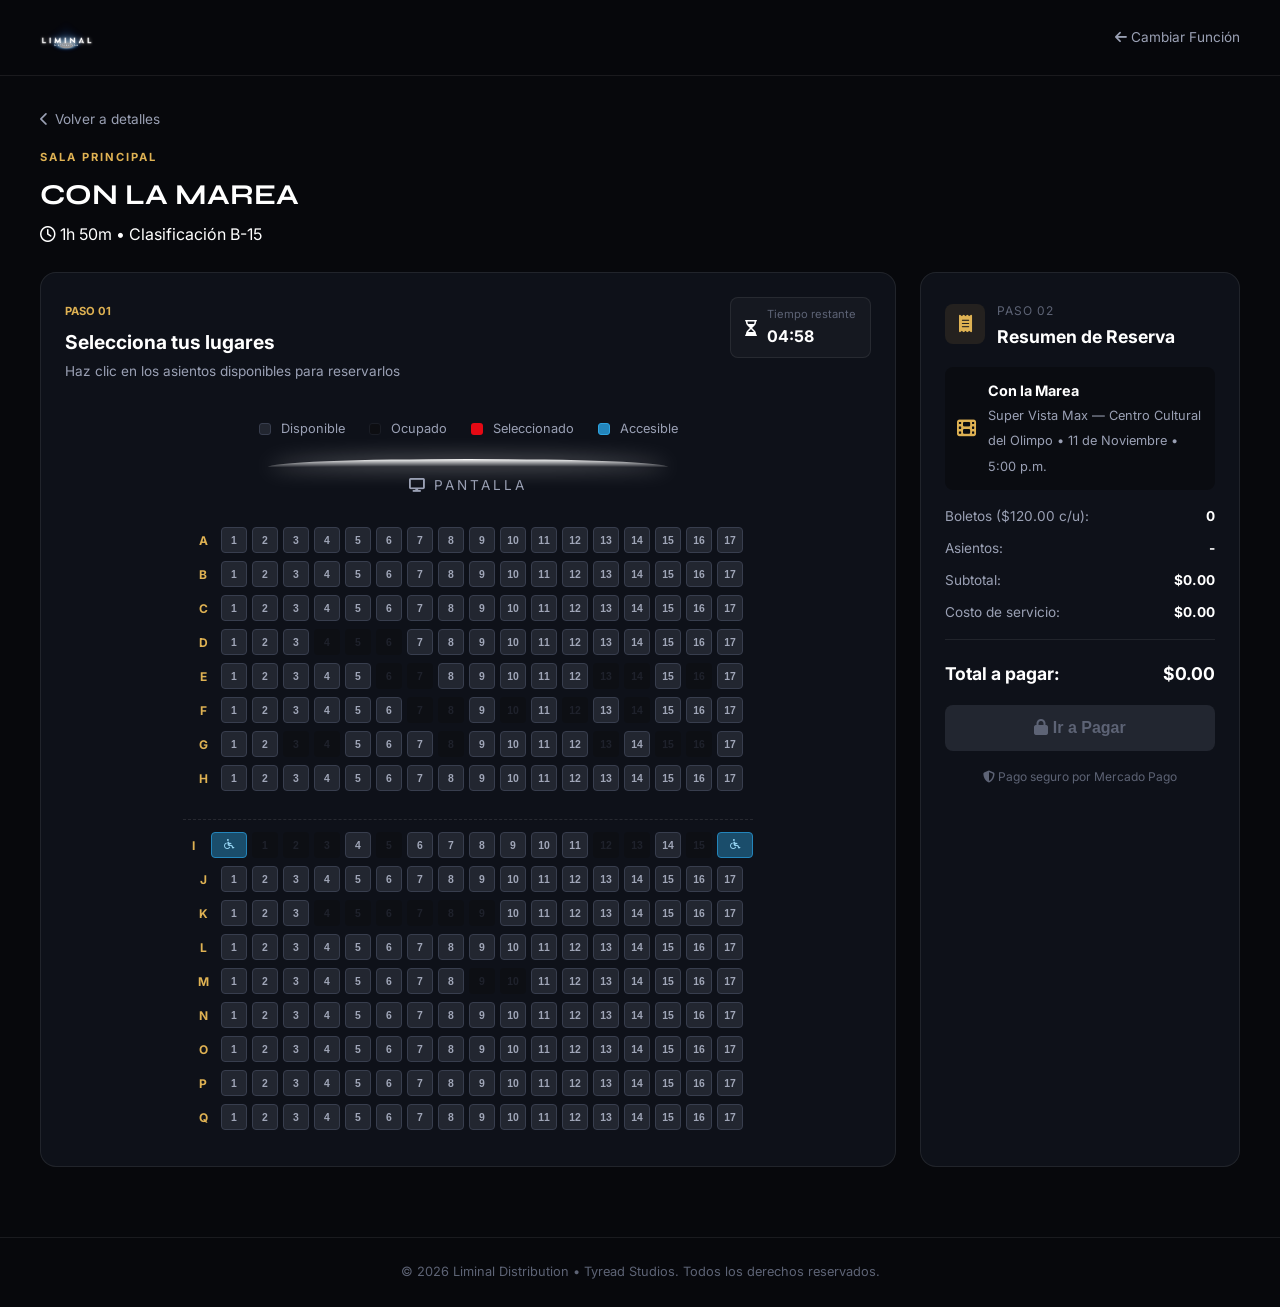
==== commit 752c027b: "Update asientos.html" ====
--- a/asientos.html
+++ b/asientos.html
@@ -107,7 +107,6 @@
       color: #666;
       text-align: center;
     }
-
     /* Modal de confirmación de pago */
     .confirm-modal {
       position: fixed;
@@ -164,7 +163,6 @@
       cursor: pointer;
     }
     .confirm-btn-no:hover { background: #d1d5db; }
-
     /* ========== ADAPTABILIDAD A TODOS LOS DISPOSITIVOS ========== */
     @media (max-width: 900px) {
       .lz-booking-layout {
@@ -364,6 +362,7 @@
       'M9', 'M10'
     ];
 
+    // Cargar compras guardadas
     let comprados = JSON.parse(localStorage.getItem('asientosComprados') || '[]');
     let todosOcupados = [...ocupadosFijos, ...comprados];
 
@@ -373,7 +372,7 @@
     let tiempoRestante = TIEMPO_RESERVA;
     let intervaloReloj = null;
 
-    // Dibujar el mapa
+    // Redibujar mapa completo
     function dibujarMapa() {
       mapa.innerHTML = '';
       todosOcupados = [...ocupadosFijos, ...comprados];
@@ -531,12 +530,11 @@
       document.getElementById('timer').textContent = `${m}:${s}`;
     }
 
-    // Al dar "Ir a Pagar" → abre Mercado Pago y muestra confirmación
+    // Al dar "Ir a Pagar"
     document.getElementById('payBtn').addEventListener('click', () => {
       if (!seleccionados.length || yaPago) return;
 
       yaPago = true;
-      // Guardar los asientos como comprados
       comprados = [...comprados, ...seleccionados];
       localStorage.setItem('asientosComprados', JSON.stringify(comprados));
 
@@ -550,39 +548,31 @@
         }
       });
 
-      // Abrir enlace de pago
       window.open(ENLACE_PAGO, '_blank');
-
-      // Mostrar modal de confirmación (NO genera boleto todavía)
       document.getElementById('confirmModal').classList.add('active');
     });
 
-    // El usuario confirma que ya pagó → recién ahí se genera el boleto
+    // Confirmar pago → generar boleto
     document.getElementById('alreadyPaidBtn').addEventListener('click', () => {
       dibujarBoleto(datosBoleto());
-      // Reiniciar para la siguiente persona
+      // Reiniciar para nueva selección
       reiniciarReloj();
       seleccionados = [];
       yaPago = false;
       actualizarResumen();
-      dibujarMapa();
+      dibujarMapa(); // Refrescar el mapa con los nuevos ocupados
     });
 
-    // Aún no ha pagado → cerrar confirmación
+    // No ha pagado → deshacer
     document.getElementById('notPaidBtn').addEventListener('click', () => {
       document.getElementById('confirmModal').classList.remove('active');
       yaPago = false;
+      // Quitar de comprados
       comprados = comprados.filter(s => !seleccionados.includes(s));
       localStorage.setItem('asientosComprados', JSON.stringify(comprados));
-      // Devolver los asientos a seleccionados
-      seleccionados.forEach(id => {
-        const btn = document.querySelector(`[data-seat="${id}"]`);
-        if (btn) {
-          btn.classList.add('selected');
-          btn.classList.remove('occupied');
-          btn.disabled = false;
-        }
-      });
+      // Devolver visualmente
+      dibujarMapa();
+      seleccionados = [];
       actualizarResumen();
     });
 
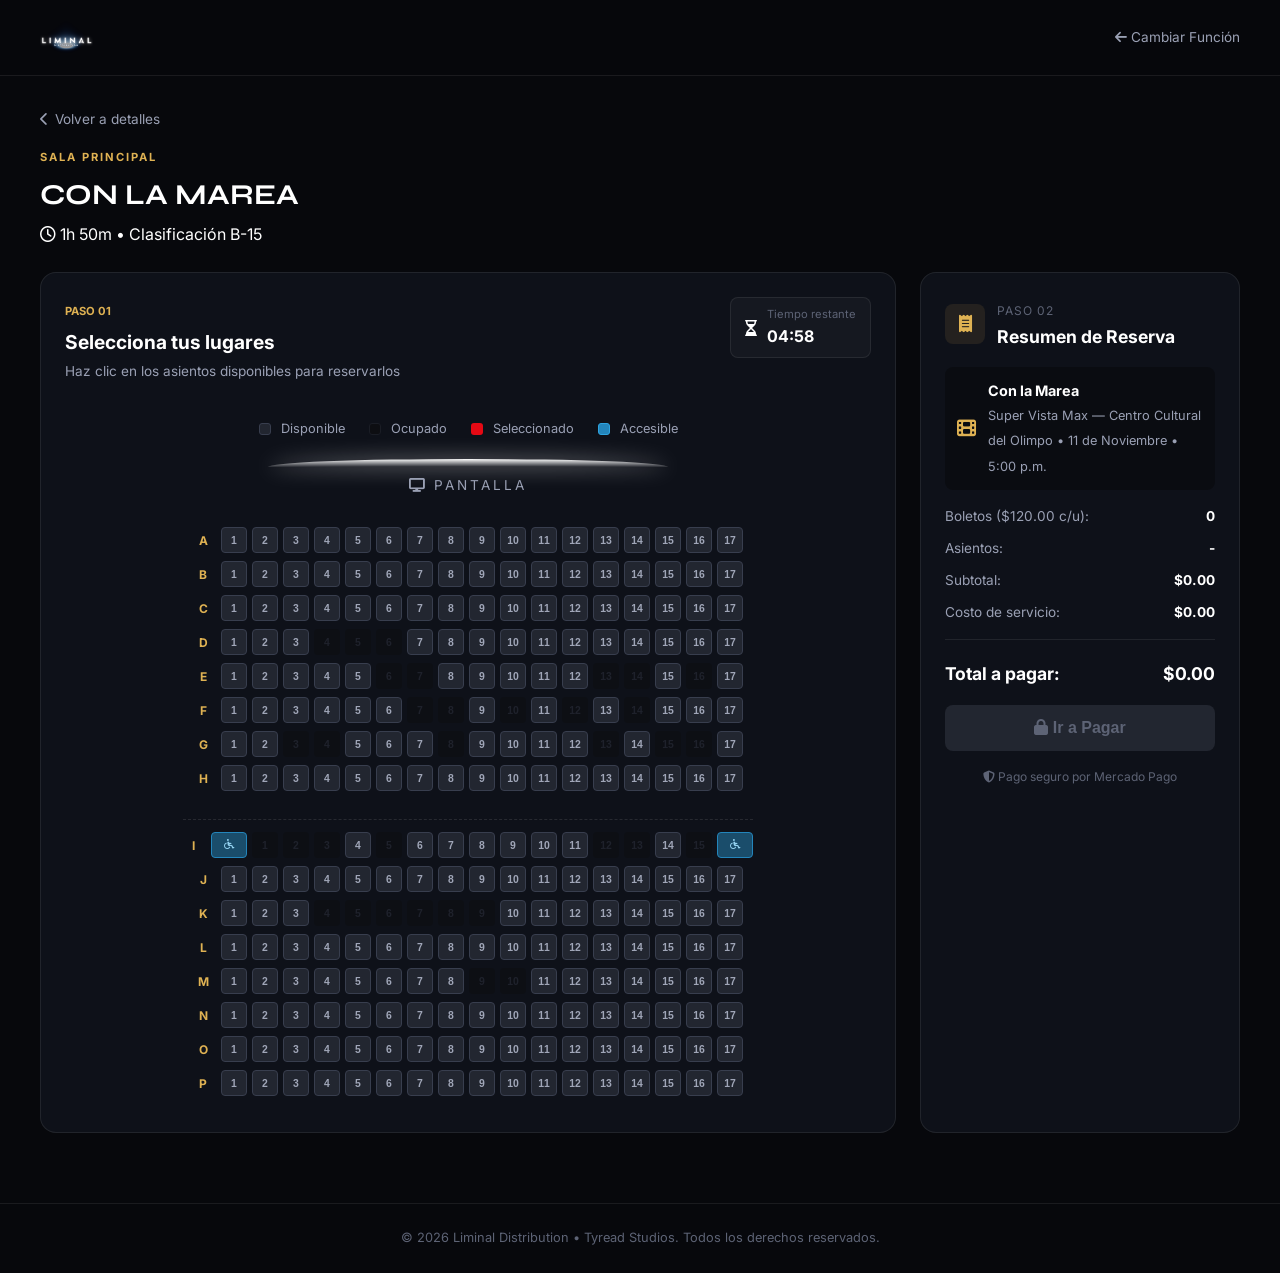
==== commit 09ca4335: "Update asientos.html" ====
--- a/asientos.html
+++ b/asientos.html
@@ -350,7 +350,7 @@
       ['A', 17], ['B', 17], ['C', 17], ['D', 17],
       ['E', 17], ['F', 17], ['G', 17], ['H', 17],
       ['I', 15, true], ['J', 17], ['K', 17], ['L', 17],
-      ['M', 17], ['N', 17], ['O', 17], ['P', 17], ['Q', 17]
+      ['M', 17], ['N', 17], ['O', 17], ['P', 17], 
     ];
 
     // Asientos ocupados desde el inicio
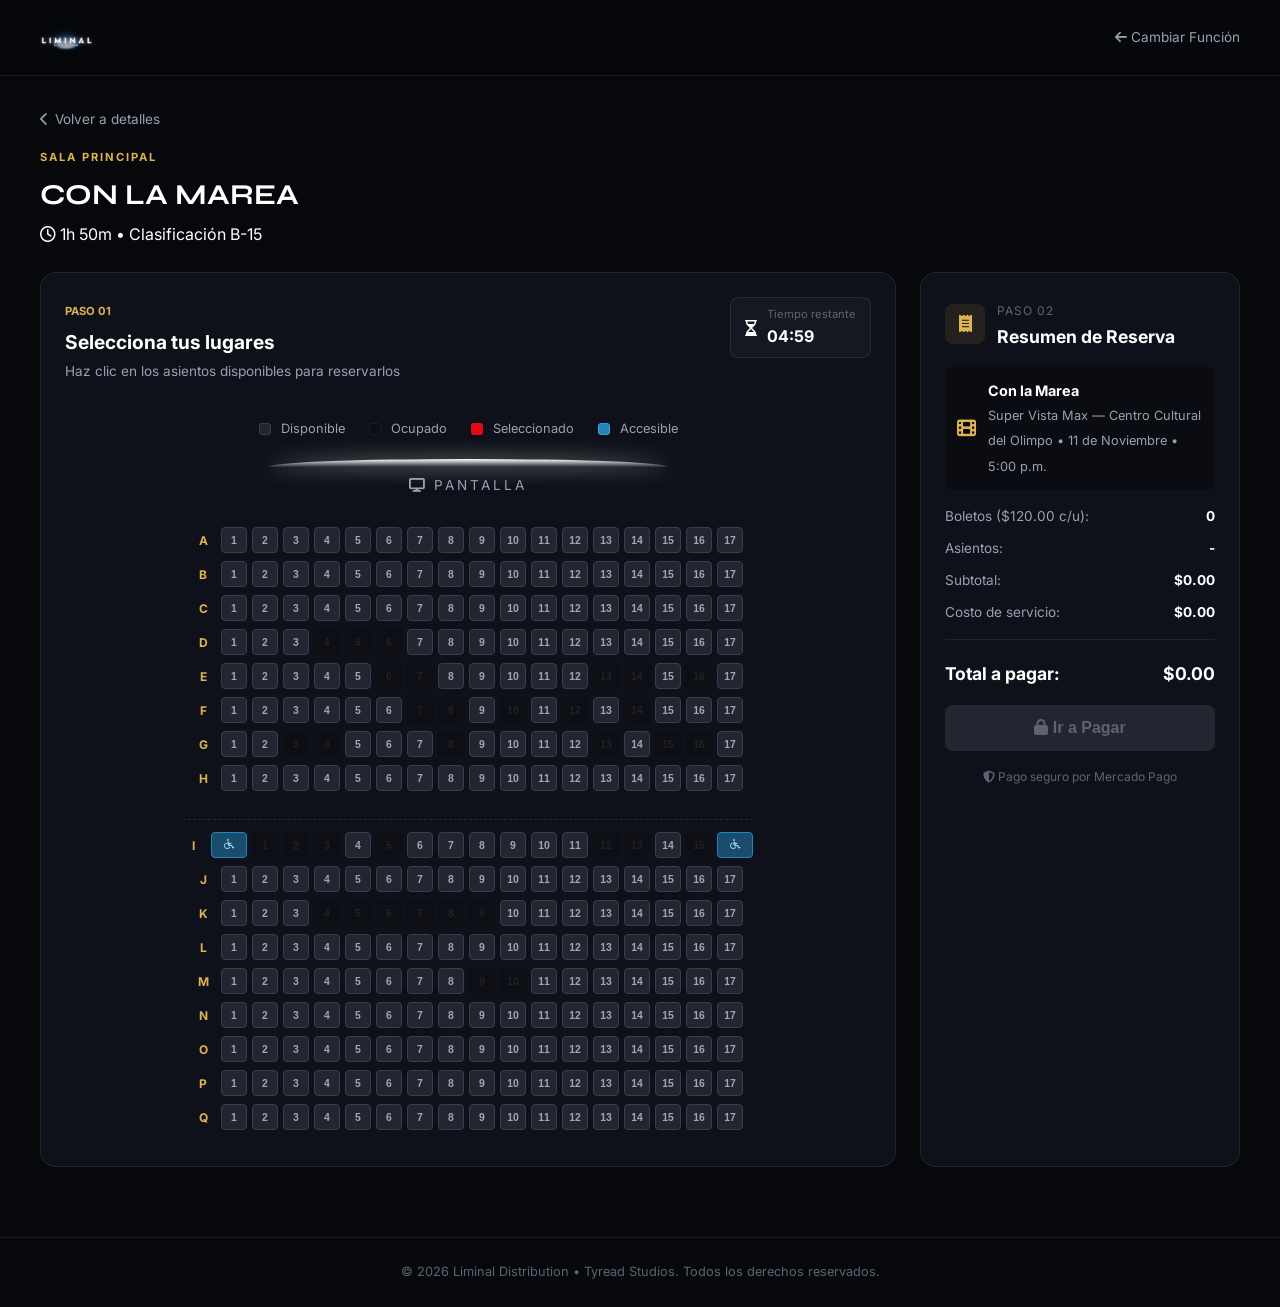
==== commit bd828572: "Update print statement from 'Hello' to 'Goodbye'" ====
--- a/asientos.html
+++ b/asientos.html
@@ -37,6 +37,7 @@
       cursor: pointer;
       color: #888;
       z-index: 10;
+      transition: color 0.2s;
     }
     .ticket-close:hover { color: #000; }
     .ticket-top-logo { text-align: center; margin-bottom: 35px; }
@@ -151,6 +152,7 @@
       border-radius: 8px;
       font-weight: 600;
       cursor: pointer;
+      transition: background 0.2s;
     }
     .confirm-btn-yes:hover { background: #059669; }
     .confirm-btn-no {
@@ -161,6 +163,7 @@
       border-radius: 8px;
       font-weight: 500;
       cursor: pointer;
+      transition: background 0.2s;
     }
     .confirm-btn-no:hover { background: #d1d5db; }
     /* ========== ADAPTABILIDAD A TODOS LOS DISPOSITIVOS ========== */
@@ -335,7 +338,7 @@
   </footer>
 
   <script>
-    // CONFIGURACIÓN
+    // ============== CONFIGURACIÓN ==============
     const PRECIO = 120;
     const CARGO_SERVICIO = 12;
     const ENLACE_PAGO = "https://mpago.la/141RkRB";
@@ -350,7 +353,7 @@
       ['A', 17], ['B', 17], ['C', 17], ['D', 17],
       ['E', 17], ['F', 17], ['G', 17], ['H', 17],
       ['I', 15, true], ['J', 17], ['K', 17], ['L', 17],
-      ['M', 17], ['N', 17], ['O', 17], ['P', 17], 
+      ['M', 17], ['N', 17], ['O', 17], ['P', 17], ['Q', 17]
     ];
 
     // Asientos ocupados desde el inicio
@@ -362,20 +365,28 @@
       'M9', 'M10'
     ];
 
-    // Cargar compras guardadas
+    // ============== VARIABLES ==============
     let comprados = JSON.parse(localStorage.getItem('asientosComprados') || '[]');
     let todosOcupados = [...ocupadosFijos, ...comprados];
-
+    
     const mapa = document.getElementById('seatingGrid');
     let seleccionados = [];
     let yaPago = false;
     let tiempoRestante = TIEMPO_RESERVA;
     let intervaloReloj = null;
 
-    // Redibujar mapa completo
+    // ============== FUNCIONES ==============
+    
+    // Recargar compras del almacenamiento (por si otra pestaña compró)
+    function recargarCompras() {
+      comprados = JSON.parse(localStorage.getItem('asientosComprados') || '[]');
+      todosOcupados = [...ocupadosFijos, ...comprados];
+    }
+
+    // Dibujar el mapa completo
     function dibujarMapa() {
+      recargarCompras();
       mapa.innerHTML = '';
-      todosOcupados = [...ocupadosFijos, ...comprados];
       
       filas.forEach(([letra, cantidad, accesible]) => {
         const filaDiv = document.createElement('div');
@@ -513,7 +524,7 @@
 
     // Reiniciar cronómetro
     function reiniciarReloj() {
-      clearInterval(intervaloReloj);
+      if (intervaloReloj) clearInterval(intervaloReloj);
       tiempoRestante = TIEMPO_RESERVA;
       actualizarRelojVisual();
       intervaloReloj = setInterval(() => {
@@ -529,6 +540,8 @@
       const s = String(tiempoRestante % 60).padStart(2, '0');
       document.getElementById('timer').textContent = `${m}:${s}`;
     }
+
+    // ============== EVENTOS ==============
 
     // Al dar "Ir a Pagar"
     document.getElementById('payBtn').addEventListener('click', () => {
@@ -555,12 +568,12 @@
     // Confirmar pago → generar boleto
     document.getElementById('alreadyPaidBtn').addEventListener('click', () => {
       dibujarBoleto(datosBoleto());
-      // Reiniciar para nueva selección
+      // Reiniciar estado para nueva selección
       reiniciarReloj();
       seleccionados = [];
       yaPago = false;
       actualizarResumen();
-      dibujarMapa(); // Refrescar el mapa con los nuevos ocupados
+      dibujarMapa();
     });
 
     // No ha pagado → deshacer
@@ -570,7 +583,7 @@
       // Quitar de comprados
       comprados = comprados.filter(s => !seleccionados.includes(s));
       localStorage.setItem('asientosComprados', JSON.stringify(comprados));
-      // Devolver visualmente
+      // Restaurar mapa y selección
       dibujarMapa();
       seleccionados = [];
       actualizarResumen();
@@ -581,7 +594,13 @@
       document.getElementById('ticketModal').classList.remove('active');
     });
 
-    // Inicializar
+    // Detectar cambios en otras pestañas/mismo navegador
+    window.addEventListener('storage', () => {
+      recargarCompras();
+      dibujarMapa();
+    });
+
+    // ============== INICIO ==============
     dibujarMapa();
     reiniciarReloj();
   </script>
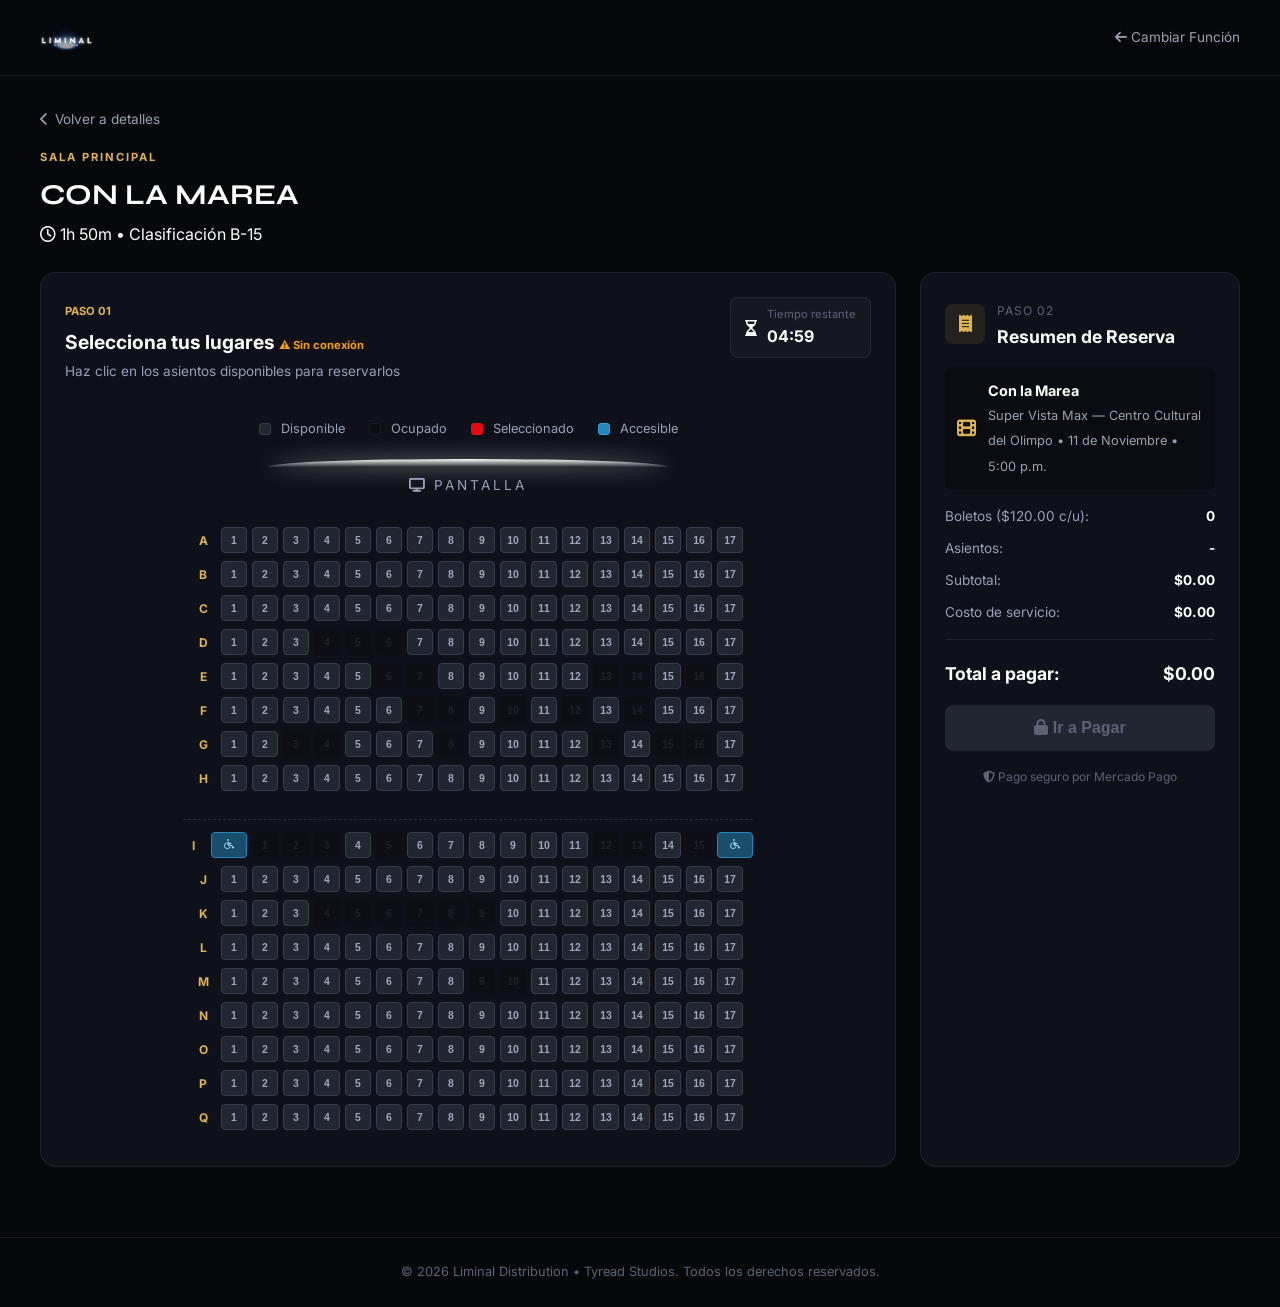
==== commit e4c73d37: "Update asientos.html" ====
--- a/asientos.html
+++ b/asientos.html
@@ -8,6 +8,7 @@
   <link rel="icon" type="image/png" href="img/icono.png">
   <link rel="stylesheet" href="style.css">
   <style>
+    /* ==== TUS ESTILOS IGUALES ==== */
     .ticket-modal {
       position: fixed;
       inset: 0;
@@ -108,7 +109,6 @@
       color: #666;
       text-align: center;
     }
-    /* Modal de confirmación de pago */
     .confirm-modal {
       position: fixed;
       inset: 0;
@@ -166,46 +166,24 @@
       transition: background 0.2s;
     }
     .confirm-btn-no:hover { background: #d1d5db; }
-    /* ========== ADAPTABILIDAD A TODOS LOS DISPOSITIVOS ========== */
     @media (max-width: 900px) {
-      .lz-booking-layout {
-        flex-direction: column !important;
-      }
-      .lz-map-card, .lz-summary-card {
-        width: 100% !important;
-        max-width: 100% !important;
-      }
+      .lz-booking-layout { flex-direction: column !important; }
+      .lz-map-card, .lz-summary-card { width: 100% !important; max-width: 100% !important; }
     }
     @media (max-width: 600px) {
       .ticket-grid { grid-template-columns: 1fr; }
       .ticket-card { padding: 25px 20px; }
       .ticket-divider { margin: 30px -20px; }
       .ticket-movie { font-size: 1.8rem; }
-      .lz-seat {
-        width: 28px !important;
-        height: 28px !important;
-        font-size: 0.7rem !important;
-      }
-      .lz-map-header {
-        flex-wrap: wrap;
-        gap: 12px;
-      }
-      .lz-timer {
-        width: 100%;
-        justify-content: flex-end;
-      }
+      .lz-seat { width: 28px !important; height: 28px !important; font-size: 0.7rem !important; }
+      .lz-map-header { flex-wrap: wrap; gap: 12px; }
+      .lz-timer { width: 100%; justify-content: flex-end; }
     }
     @media (max-width: 400px) {
-      .lz-seat {
-        width: 24px !important;
-        height: 24px !important;
-        font-size: 0.6rem !important;
-      }
-      .lz-row-label {
-        min-width: 20px;
-        font-size: 0.8rem;
-      }
-    }
+      .lz-seat { width: 24px !important; height: 24px !important; font-size: 0.6rem !important; }
+      .lz-row-label { min-width: 20px; font-size: 0.8rem; }
+    }
+    .cargando { opacity: 0.5; pointer-events: none; }
   </style>
 </head>
 <body>
@@ -233,7 +211,7 @@
         <div class="lz-map-header">
           <div>
             <span class="lz-section-label">PASO 01</span>
-            <h2>Selecciona tus lugares</h2>
+            <h2>Selecciona tus lugares <span id="estadoConexion" style="font-size:0.7rem;color:#888;">(sincronizando...)</span></h2>
             <p>Haz clic en los asientos disponibles para reservarlos</p>
           </div>
           <div class="lz-timer">
@@ -313,7 +291,6 @@
     </div>
   </main>
 
-  <!-- Modal de confirmación de pago -->
   <div class="confirm-modal" id="confirmModal">
     <div class="confirm-card">
       <h3>¿Ya realizaste el pago?</h3>
@@ -325,7 +302,6 @@
     </div>
   </div>
 
-  <!-- Modal del boleto -->
   <div class="ticket-modal" id="ticketModal">
     <div class="ticket-card">
       <button class="ticket-close" id="closeTicket">&times;</button>
@@ -347,16 +323,25 @@
     const HORA = "5:00 p.m.";
     const FORMATO = "Super Vista Max";
     const ESTUDIO = "Tyread Studios • Dir. Elian Magaña";
-    const TIEMPO_RESERVA = 300; // 5 minutos en segundos
+    const TIEMPO_RESERVA = 300;
+
+    // ==== CONFIGURACIÓN DE SINCRONIZACIÓN ====
+    // INSTRUCCIONES: Crea un Gist en GitHub y pon aquí los datos:
+    // 1. Ve a https://gist.github.com/ → Crea un gist con nombre: asientos.json
+    // 2. Contenido: { "comprados": [] }
+    // 3. Copia el ID del gist y tu nombre de usuario abajo:
+    const GIST_ID = "PON_AQUI_EL_ID_DE_TU_GIST"; // Ejemplo: a1b2c3d4e5f6...
+    const GIST_ARCHIVO = "asientos.json";
+    const GIST_TOKEN = "PON_AQUI_TU_TOKEN_GITHUB"; // Crea en: https://github.com/settings/tokens → gist
 
     const filas = [
       ['A', 17], ['B', 17], ['C', 17], ['D', 17],
       ['E', 17], ['F', 17], ['G', 17], ['H', 17],
       ['I', 15, true], ['J', 17], ['K', 17], ['L', 17],
-      ['M', 17], ['N', 17], ['O', 17], ['P', 17], ['Q', 17]
+      ['M', 17], ['N', 17], ['O', 17], ['P', 17],
+      ['Q', 17] // ✅ Fila Q completa desde 1
     ];
 
-    // Asientos ocupados desde el inicio
     const ocupadosFijos = [
       'D4', 'D5', 'D6', 'E6', 'E7', 'E13', 'E14', 'E16',
       'F7', 'F8', 'F10', 'F12', 'F14', 'G3', 'G4', 'G8',
@@ -365,27 +350,83 @@
       'M9', 'M10'
     ];
 
-    // ============== VARIABLES ==============
-    let comprados = JSON.parse(localStorage.getItem('asientosComprados') || '[]');
-    let todosOcupados = [...ocupadosFijos, ...comprados];
-    
+    let comprados = [];
+    let todosOcupados = [];
     const mapa = document.getElementById('seatingGrid');
     let seleccionados = [];
     let yaPago = false;
     let tiempoRestante = TIEMPO_RESERVA;
     let intervaloReloj = null;
-
-    // ============== FUNCIONES ==============
-    
-    // Recargar compras del almacenamiento (por si otra pestaña compró)
-    function recargarCompras() {
-      comprados = JSON.parse(localStorage.getItem('asientosComprados') || '[]');
-      todosOcupados = [...ocupadosFijos, ...comprados];
-    }
-
-    // Dibujar el mapa completo
+    let sincronizando = false;
+
+    // ============== SINCRONIZACIÓN CON GITHUB ==============
+    async function cargarDatosServidor() {
+      try {
+        const res = await fetch(`https://api.github.com/gists/${GIST_ID}`);
+        if (!res.ok) throw new Error("No se pudo conectar");
+        const datos = await res.json();
+        const contenido = JSON.parse(datos.files[GIST_ARCHIVO].content);
+        comprados = contenido.comprados || [];
+        todosOcupados = [...ocupadosFijos, ...comprados];
+        document.getElementById('estadoConexion').textContent = "✅ Conectado";
+        document.getElementById('estadoConexion').style.color = "#10b981";
+        return true;
+      } catch (e) {
+        console.error("Error al cargar:", e);
+        document.getElementById('estadoConexion').textContent = "⚠️ Sin conexión";
+        document.getElementById('estadoConexion').style.color = "#f59e0b";
+        // Fallback local
+        comprados = JSON.parse(localStorage.getItem('asientosComprados') || '[]');
+        todosOcupados = [...ocupadosFijos, ...comprados];
+        return false;
+      }
+    }
+
+    async function guardarDatosServidor() {
+      if (!GIST_ID || !GIST_TOKEN || GIST_ID.includes("PON_")) return false;
+      try {
+        sincronizando = true;
+        document.body.classList.add('cargando');
+        
+        // Obtener versión actual primero
+        const res = await fetch(`https://api.github.com/gists/${GIST_ID}`);
+        const actual = await res.json();
+        const existentes = JSON.parse(actual.files[GIST_ARCHIVO].content).comprados || [];
+        
+        // Combinar para no perder compras de otros
+        const todosJuntos = [...new Set([...existentes, ...seleccionados])];
+        
+        await fetch(`https://api.github.com/gists/${GIST_ID}`, {
+          method: 'PATCH',
+          headers: {
+            'Authorization': `token ${GIST_TOKEN}`,
+            'Content-Type': 'application/json'
+          },
+          body: JSON.stringify({
+            files: {
+              [GIST_ARCHIVO]: {
+                content: JSON.stringify({ comprados: todosJuntos }, null, 2)
+              }
+            }
+          })
+        });
+        
+        comprados = todosJuntos;
+        todosOcupados = [...ocupadosFijos, ...comprados];
+        localStorage.setItem('asientosComprados', JSON.stringify(comprados));
+        return true;
+      } catch (e) {
+        console.error("Error al guardar:", e);
+        localStorage.setItem('asientosComprados', JSON.stringify(comprados));
+        return false;
+      } finally {
+        sincronizando = false;
+        document.body.classList.remove('cargando');
+      }
+    }
+
+    // ============== FUNCIONES DEL MAPA ==============
     function dibujarMapa() {
-      recargarCompras();
       mapa.innerHTML = '';
       
       filas.forEach(([letra, cantidad, accesible]) => {
@@ -432,6 +473,8 @@
         alert('⚠️ Ya pagaste. Recarga la página para empezar de nuevo.');
         return;
       }
+      if (sincronizando) return;
+      
       if (boton.classList.contains('selected')) {
         boton.classList.remove('selected');
         seleccionados = seleccionados.filter(s => s !== id);
@@ -459,7 +502,6 @@
       btnPagar.classList.toggle('active', cantidad > 0);
     }
 
-    // Generar datos del boleto
     function datosBoleto() {
       if (!seleccionados.length) return null;
       const primera = seleccionados[0];
@@ -478,7 +520,6 @@
       };
     }
 
-    // Mostrar el boleto
     function dibujarBoleto(datos) {
       document.getElementById('ticketBody').innerHTML = `
         <div class="ticket-top-logo"><h2>SUPER VISTA MAX</h2></div>
@@ -522,7 +563,6 @@
       document.getElementById('ticketModal').classList.add('active');
     }
 
-    // Reiniciar cronómetro
     function reiniciarReloj() {
       if (intervaloReloj) clearInterval(intervaloReloj);
       tiempoRestante = TIEMPO_RESERVA;
@@ -542,16 +582,13 @@
     }
 
     // ============== EVENTOS ==============
-
-    // Al dar "Ir a Pagar"
-    document.getElementById('payBtn').addEventListener('click', () => {
-      if (!seleccionados.length || yaPago) return;
+    document.getElementById('payBtn').addEventListener('click', async () => {
+      if (!seleccionados.length || yaPago || sincronizando) return;
 
       yaPago = true;
-      comprados = [...comprados, ...seleccionados];
-      localStorage.setItem('asientosComprados', JSON.stringify(comprados));
-
-      // Marcar visualmente como ocupados
+      await guardarDatosServidor(); // Guarda en internet
+      
+      // Marcar visualmente
       seleccionados.forEach(id => {
         const btn = document.querySelector(`[data-seat="${id}"]`);
         if (btn) {
@@ -565,10 +602,8 @@
       document.getElementById('confirmModal').classList.add('active');
     });
 
-    // Confirmar pago → generar boleto
     document.getElementById('alreadyPaidBtn').addEventListener('click', () => {
       dibujarBoleto(datosBoleto());
-      // Reiniciar estado para nueva selección
       reiniciarReloj();
       seleccionados = [];
       yaPago = false;
@@ -576,33 +611,41 @@
       dibujarMapa();
     });
 
-    // No ha pagado → deshacer
-    document.getElementById('notPaidBtn').addEventListener('click', () => {
+    document.getElementById('notPaidBtn').addEventListener('click', async () => {
       document.getElementById('confirmModal').classList.remove('active');
       yaPago = false;
       // Quitar de comprados
       comprados = comprados.filter(s => !seleccionados.includes(s));
       localStorage.setItem('asientosComprados', JSON.stringify(comprados));
-      // Restaurar mapa y selección
+      await guardarDatosServidor();
       dibujarMapa();
       seleccionados = [];
       actualizarResumen();
     });
 
-    // Cerrar boleto
     document.getElementById('closeTicket').addEventListener('click', () => {
       document.getElementById('ticketModal').classList.remove('active');
     });
 
-    // Detectar cambios en otras pestañas/mismo navegador
-    window.addEventListener('storage', () => {
-      recargarCompras();
+    // 🔄 Actualización automática cada 8 segundos
+    setInterval(async () => {
+      if (sincronizando) return;
+      await cargarDatosServidor();
+      dibujarMapa();
+    }, 8000);
+
+    // Detectar cambios en misma pestaña
+    window.addEventListener('storage', async () => {
+      await cargarDatosServidor();
       dibujarMapa();
     });
 
     // ============== INICIO ==============
-    dibujarMapa();
-    reiniciarReloj();
+    (async () => {
+      await cargarDatosServidor();
+      dibujarMapa();
+      reiniciarReloj();
+    })();
   </script>
 </body>
 </html>
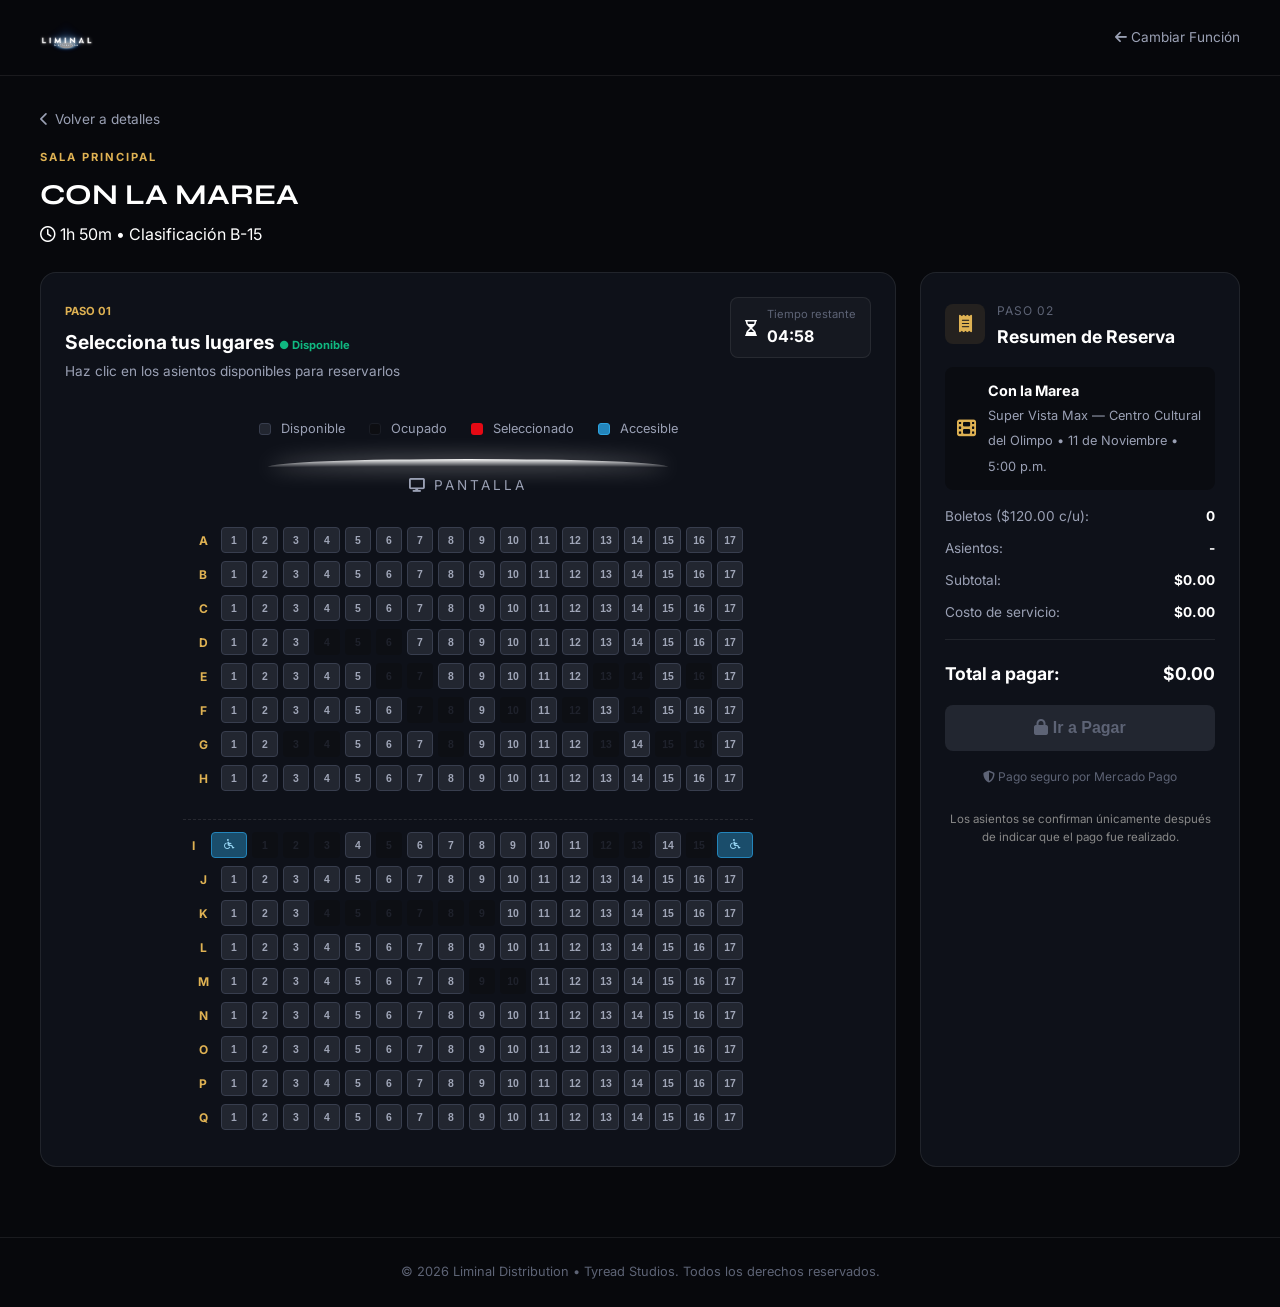
==== commit ae59f0b9: "Update fmt.Println message from 'Hello' to 'Goodbye'" ====
--- a/asientos.html
+++ b/asientos.html
@@ -211,7 +211,7 @@
         <div class="lz-map-header">
           <div>
             <span class="lz-section-label">PASO 01</span>
-            <h2>Selecciona tus lugares <span id="estadoConexion" style="font-size:0.7rem;color:#888;">(sincronizando...)</span></h2>
+            <h2>Selecciona tus lugares <span id="estadoConexion" style="font-size:0.7rem;color:#888;">(cargando...)</span></h2>
             <p>Haz clic en los asientos disponibles para reservarlos</p>
           </div>
           <div class="lz-timer">
@@ -287,6 +287,9 @@
           <i class="fa-solid fa-lock"></i> Ir a Pagar
         </button>
         <p class="lz-security"><i class="fa-solid fa-shield-halved"></i> Pago seguro por Mercado Pago</p>
+        <p style="font-size:0.72rem;color:#888;margin-top:8px;text-align:center;">
+          Los asientos se confirman únicamente después de indicar que el pago fue realizado.
+        </p>
       </aside>
     </div>
   </main>
@@ -325,14 +328,15 @@
     const ESTUDIO = "Tyread Studios • Dir. Elian Magaña";
     const TIEMPO_RESERVA = 300;
 
-    // ==== CONFIGURACIÓN DE SINCRONIZACIÓN ====
-    // INSTRUCCIONES: Crea un Gist en GitHub y pon aquí los datos:
-    // 1. Ve a https://gist.github.com/ → Crea un gist con nombre: asientos.json
-    // 2. Contenido: { "comprados": [] }
-    // 3. Copia el ID del gist y tu nombre de usuario abajo:
-    const GIST_ID = "PON_AQUI_EL_ID_DE_TU_GIST"; // Ejemplo: a1b2c3d4e5f6...
-    const GIST_ARCHIVO = "asientos.json";
-    const GIST_TOKEN = "PON_AQUI_TU_TOKEN_GITHUB"; // Crea en: https://github.com/settings/tokens → gist
+    // ==== ALMACENAMIENTO DE ASIENTOS ====
+    // Esta versión NO expone tokens de GitHub en el navegador.
+    // Los asientos se guardan localmente en este dispositivo.
+    //
+    // IMPORTANTE:
+    // Para sincronizar compras entre distintos celulares/computadoras
+    // necesitas un backend seguro (por ejemplo, Apps Script, Firebase
+    // o Supabase). No pongas un GitHub Personal Access Token aquí.
+    const STORAGE_KEY = "liminal_con_la_marea_asientos";
 
     const filas = [
       ['A', 17], ['B', 17], ['C', 17], ['D', 17],
@@ -358,71 +362,49 @@
     let tiempoRestante = TIEMPO_RESERVA;
     let intervaloReloj = null;
     let sincronizando = false;
-
-    // ============== SINCRONIZACIÓN CON GITHUB ==============
-    async function cargarDatosServidor() {
+    let pagoPendiente = false;
+
+    // ============== ALMACENAMIENTO LOCAL ==============
+    function cargarDatosServidor() {
       try {
-        const res = await fetch(`https://api.github.com/gists/${GIST_ID}`);
-        if (!res.ok) throw new Error("No se pudo conectar");
-        const datos = await res.json();
-        const contenido = JSON.parse(datos.files[GIST_ARCHIVO].content);
-        comprados = contenido.comprados || [];
+        const guardados = JSON.parse(localStorage.getItem(STORAGE_KEY) || '[]');
+        comprados = Array.isArray(guardados) ? guardados : [];
         todosOcupados = [...ocupadosFijos, ...comprados];
-        document.getElementById('estadoConexion').textContent = "✅ Conectado";
+
+        document.getElementById('estadoConexion').textContent = "● Disponible";
         document.getElementById('estadoConexion').style.color = "#10b981";
         return true;
       } catch (e) {
-        console.error("Error al cargar:", e);
-        document.getElementById('estadoConexion').textContent = "⚠️ Sin conexión";
+        console.error("Error al cargar asientos:", e);
+        comprados = [];
+        todosOcupados = [...ocupadosFijos];
+
+        document.getElementById('estadoConexion').textContent = "⚠️ Modo local";
         document.getElementById('estadoConexion').style.color = "#f59e0b";
-        // Fallback local
-        comprados = JSON.parse(localStorage.getItem('asientosComprados') || '[]');
-        todosOcupados = [...ocupadosFijos, ...comprados];
         return false;
       }
     }
 
-    async function guardarDatosServidor() {
-      if (!GIST_ID || !GIST_TOKEN || GIST_ID.includes("PON_")) return false;
+    function guardarDatosServidor() {
       try {
-        sincronizando = true;
-        document.body.classList.add('cargando');
-        
-        // Obtener versión actual primero
-        const res = await fetch(`https://api.github.com/gists/${GIST_ID}`);
-        const actual = await res.json();
-        const existentes = JSON.parse(actual.files[GIST_ARCHIVO].content).comprados || [];
-        
-        // Combinar para no perder compras de otros
-        const todosJuntos = [...new Set([...existentes, ...seleccionados])];
-        
-        await fetch(`https://api.github.com/gists/${GIST_ID}`, {
-          method: 'PATCH',
-          headers: {
-            'Authorization': `token ${GIST_TOKEN}`,
-            'Content-Type': 'application/json'
-          },
-          body: JSON.stringify({
-            files: {
-              [GIST_ARCHIVO]: {
-                content: JSON.stringify({ comprados: todosJuntos }, null, 2)
-              }
-            }
-          })
-        });
-        
-        comprados = todosJuntos;
+        localStorage.setItem(STORAGE_KEY, JSON.stringify(comprados));
         todosOcupados = [...ocupadosFijos, ...comprados];
-        localStorage.setItem('asientosComprados', JSON.stringify(comprados));
         return true;
       } catch (e) {
-        console.error("Error al guardar:", e);
-        localStorage.setItem('asientosComprados', JSON.stringify(comprados));
+        console.error("Error al guardar asientos:", e);
         return false;
-      } finally {
-        sincronizando = false;
-        document.body.classList.remove('cargando');
       }
+    }
+
+    function reservarSeleccionadosLocalmente() {
+      const nuevos = seleccionados.filter(id => !comprados.includes(id));
+      comprados = [...new Set([...comprados, ...nuevos])];
+      return guardarDatosServidor();
+    }
+
+    function liberarSeleccionadosLocalmente() {
+      comprados = comprados.filter(s => !seleccionados.includes(s));
+      return guardarDatosServidor();
     }
 
     // ============== FUNCIONES DEL MAPA ==============
@@ -603,41 +585,62 @@
     });
 
     document.getElementById('alreadyPaidBtn').addEventListener('click', () => {
-      dibujarBoleto(datosBoleto());
+      if (!seleccionados.length) return;
+
+      // Solo ahora se marcan como comprados.
+      const datos = datosBoleto();
+      reservarSeleccionadosLocalmente();
+
+      yaPago = true;
+      pagoPendiente = false;
+
+      // Marcar visualmente los asientos
+      seleccionados.forEach(id => {
+        const btn = document.querySelector(`[data-seat="${id}"]`);
+        if (btn) {
+          btn.classList.remove('selected');
+          btn.classList.add('occupied');
+          btn.disabled = true;
+        }
+      });
+
+      dibujarBoleto(datos);
       reiniciarReloj();
       seleccionados = [];
+      actualizarResumen();
+    });
+
+    document.getElementById('notPaidBtn').addEventListener('click', () => {
+      document.getElementById('confirmModal').classList.remove('active');
+
+      // Como todavía no habíamos reservado los asientos,
+      // simplemente liberamos la selección visual.
+      seleccionados = [];
       yaPago = false;
+      pagoPendiente = false;
+
       actualizarResumen();
       dibujarMapa();
     });
 
-    document.getElementById('notPaidBtn').addEventListener('click', async () => {
-      document.getElementById('confirmModal').classList.remove('active');
-      yaPago = false;
-      // Quitar de comprados
-      comprados = comprados.filter(s => !seleccionados.includes(s));
-      localStorage.setItem('asientosComprados', JSON.stringify(comprados));
-      await guardarDatosServidor();
-      dibujarMapa();
-      seleccionados = [];
-      actualizarResumen();
-    });
-
     document.getElementById('closeTicket').addEventListener('click', () => {
       document.getElementById('ticketModal').classList.remove('active');
     });
 
-    // 🔄 Actualización automática cada 8 segundos
-    setInterval(async () => {
-      if (sincronizando) return;
-      await cargarDatosServidor();
+    // 🔄 Revisar cambios locales cada 8 segundos.
+    // Esto permite que dos pestañas del mismo navegador se mantengan actualizadas.
+    setInterval(() => {
+      if (sincronizando || yaPago || seleccionados.length) return;
+      cargarDatosServidor();
       dibujarMapa();
     }, 8000);
 
-    // Detectar cambios en misma pestaña
-    window.addEventListener('storage', async () => {
-      await cargarDatosServidor();
-      dibujarMapa();
+    // Detectar cambios de localStorage en otras pestañas.
+    window.addEventListener('storage', (event) => {
+      if (event.key === STORAGE_KEY) {
+        cargarDatosServidor();
+        dibujarMapa();
+      }
     });
 
     // ============== INICIO ==============
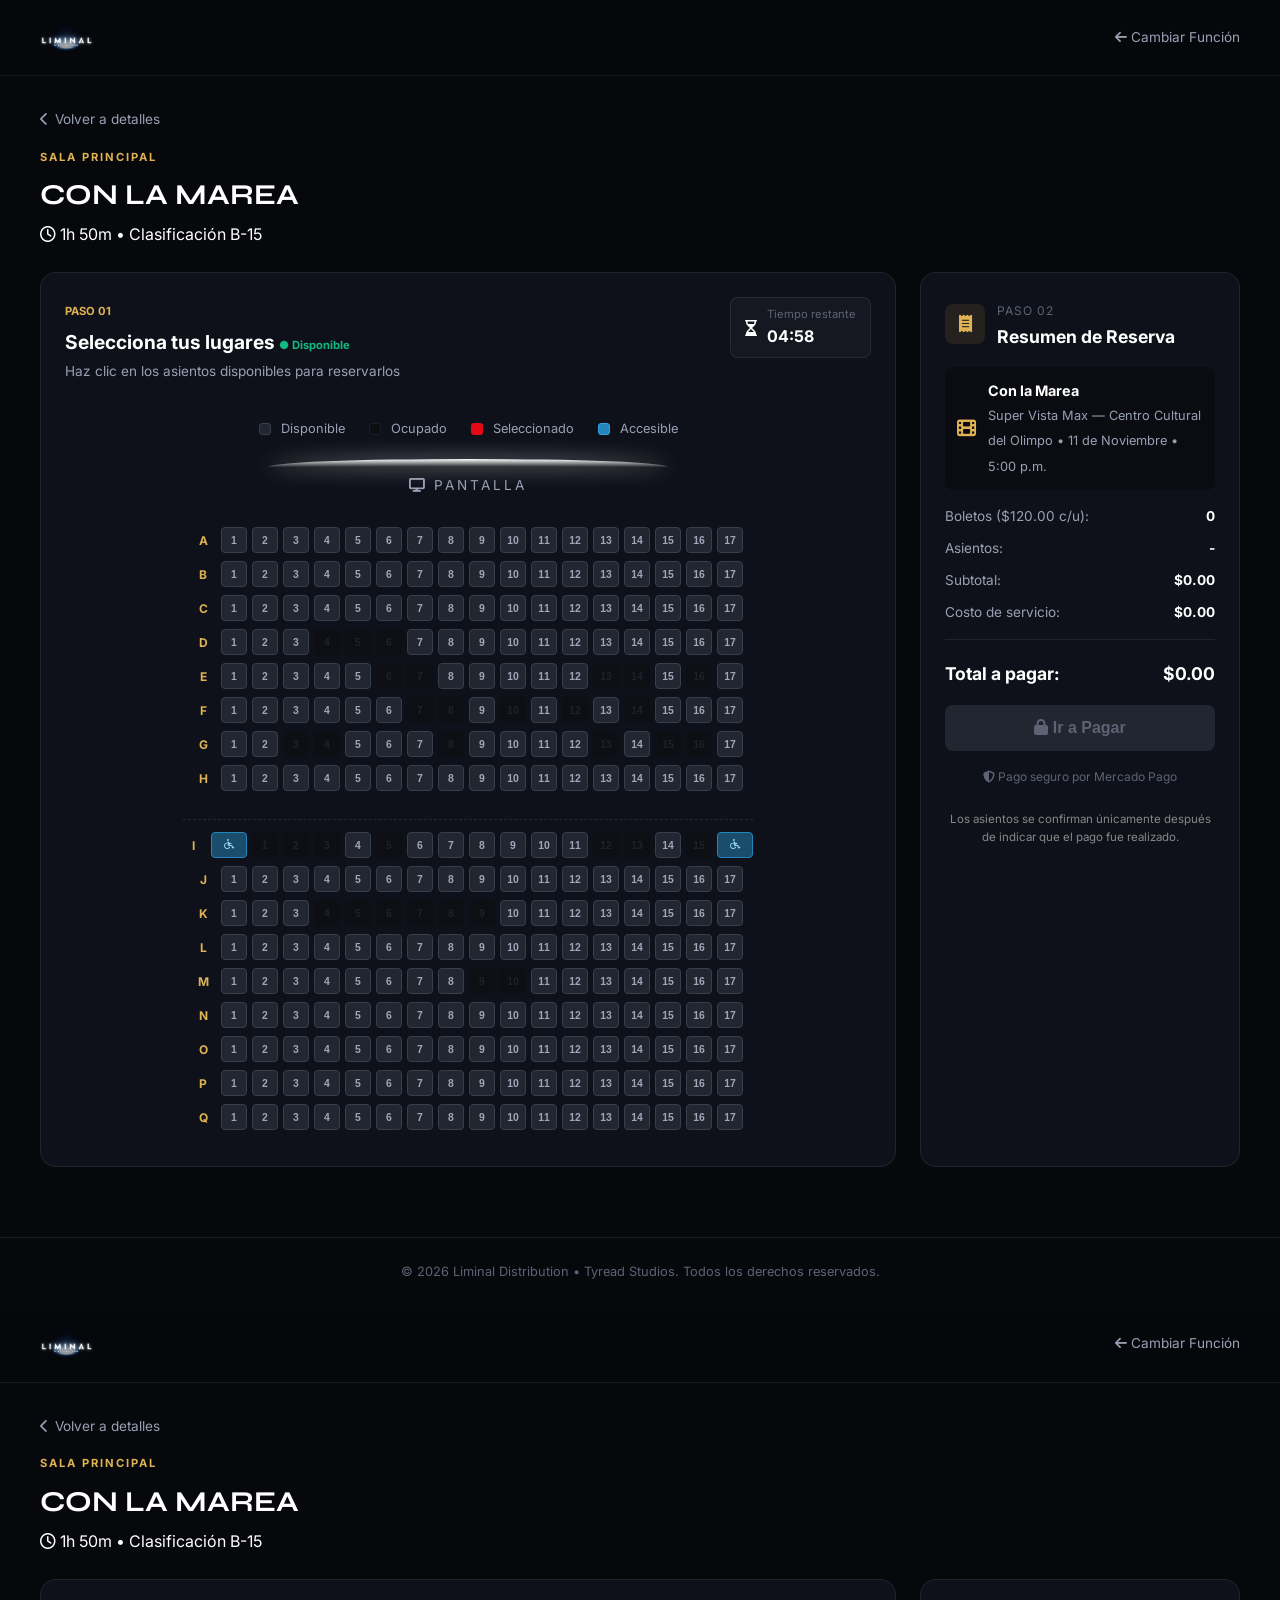
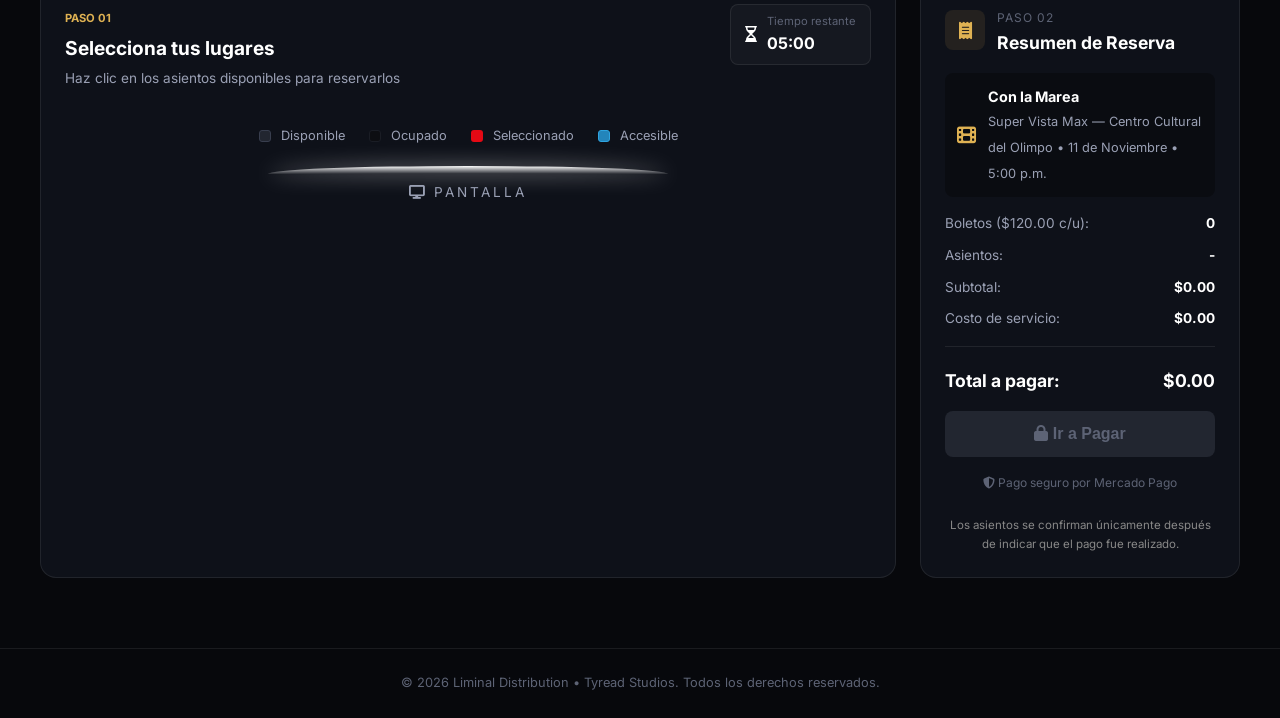
==== commit da09cc9c: "Update print statement from 'Hello' to 'Goodbye'" ====
--- a/asientos.html
+++ b/asientos.html
@@ -652,3 +652,588 @@
   </script>
 </body>
 </html>
+<!DOCTYPE html>
+<html lang="es">
+<head>
+  <meta charset="UTF-8">
+  <meta name="viewport" content="width=device-width, initial-scale=1.0">
+  <title>Selección de Asientos - Con la Marea</title>
+  <link rel="stylesheet" href="https://cdnjs.cloudflare.com/ajax/libs/font-awesome/6.4.0/css/all.min.css">
+  <link rel="icon" type="image/png" href="img/icono.png">
+  <link rel="stylesheet" href="style.css">
+  <style>
+    .ticket-modal {
+      position: fixed;
+      inset: 0;
+      background: rgba(0,0,0,0.92);
+      display: none;
+      align-items: center;
+      justify-content: center;
+      z-index: 9999;
+      padding: 20px;
+      overflow-y: auto;
+    }
+    .ticket-modal.active { display: flex; }
+    .ticket-card {
+      background: #fff;
+      width: 100%;
+      max-width: 650px;
+      padding: 40px 35px;
+      position: relative;
+    }
+    .ticket-close {
+      position: absolute;
+      top: 12px;
+      right: 15px;
+      background: transparent;
+      border: none;
+      font-size: 1.5rem;
+      cursor: pointer;
+      color: #888;
+      z-index: 10;
+      transition: color 0.2s;
+    }
+    .ticket-close:hover { color: #000; }
+    .ticket-top-logo { text-align: center; margin-bottom: 35px; }
+    .ticket-top-logo h2 {
+      font-size: 1.6rem;
+      color: #334155;
+      font-weight: 300;
+      letter-spacing: 4px;
+      text-transform: uppercase;
+      margin: 0;
+    }
+    .ticket-movie {
+      font-size: 2.8rem;
+      font-weight: 700;
+      letter-spacing: 2px;
+      color: #d4af37;
+      text-transform: uppercase;
+      margin-bottom: 8px;
+      text-align: center;
+    }
+    .ticket-credits {
+      color: #666;
+      font-size: 0.95rem;
+      margin-bottom: 30px;
+      text-align: center;
+    }
+    .ticket-grid {
+      display: grid;
+      grid-template-columns: 1fr 1fr 110px;
+      gap: 22px 15px;
+    }
+    .ticket-label {
+      font-size: 0.85rem;
+      color: #999;
+      text-transform: uppercase;
+      letter-spacing: 1px;
+      margin-bottom: 4px;
+      display: block;
+    }
+    .ticket-value {
+      font-size: 1.05rem;
+      font-weight: 500;
+      color: #111;
+    }
+    .ticket-qr-col {
+      grid-row: span 4;
+      text-align: center;
+    }
+    .ticket-qr-col i {
+      font-size: 2.8rem;
+      color: #111;
+      margin-bottom: 6px;
+    }
+    .ticket-number { font-size: 0.8rem; color: #666; }
+    .ticket-divider {
+      margin: 30px -35px 20px;
+      border-bottom: 1px dashed #ddd;
+    }
+    .ticket-footer-text {
+      text-align: center;
+      font-size: 0.85rem;
+      color: #888;
+      margin-top: 10px;
+    }
+    .ticket-hint {
+      margin-top: 12px;
+      font-size: 0.8rem;
+      color: #666;
+      text-align: center;
+    }
+    .confirm-modal {
+      position: fixed;
+      inset: 0;
+      background: rgba(0,0,0,0.92);
+      display: none;
+      align-items: center;
+      justify-content: center;
+      z-index: 10000;
+      padding: 20px;
+    }
+    .confirm-modal.active { display: flex; }
+    .confirm-card {
+      background: #fff;
+      padding: 30px 25px;
+      border-radius: 12px;
+      max-width: 420px;
+      width: 100%;
+      text-align: center;
+    }
+    .confirm-card h3 {
+      color: #111;
+      margin-bottom: 12px;
+      font-size: 1.3rem;
+    }
+    .confirm-card p {
+      color: #666;
+      margin-bottom: 24px;
+      font-size: 0.95rem;
+    }
+    .confirm-buttons {
+      display: flex;
+      gap: 12px;
+      flex-wrap: wrap;
+      justify-content: center;
+    }
+    .confirm-btn-yes {
+      background: #10b981;
+      color: #fff;
+      border: none;
+      padding: 12px 24px;
+      border-radius: 8px;
+      font-weight: 600;
+      cursor: pointer;
+      transition: background 0.2s;
+    }
+    .confirm-btn-yes:hover { background: #059669; }
+    .confirm-btn-no {
+      background: #e5e7eb;
+      color: #374151;
+      border: none;
+      padding: 12px 24px;
+      border-radius: 8px;
+      font-weight: 500;
+      cursor: pointer;
+      transition: background 0.2s;
+    }
+    .confirm-btn-no:hover { background: #d1d5db; }
+    @media (max-width: 900px) {
+      .lz-booking-layout { flex-direction: column !important; }
+      .lz-map-card, .lz-summary-card { width: 100% !important; max-width: 100% !important; }
+    }
+    @media (max-width: 600px) {
+      .ticket-grid { grid-template-columns: 1fr; }
+      .ticket-card { padding: 25px 20px; }
+      .ticket-divider { margin: 30px -20px; }
+      .ticket-movie { font-size: 1.8rem; }
+      .lz-seat { width: 28px !important; height: 28px !important; font-size: 0.7rem !important; }
+      .lz-map-header { flex-wrap: wrap; gap: 12px; }
+      .lz-timer { width: 100%; justify-content: flex-end; }
+    }
+    @media (max-width: 400px) {
+      .lz-seat { width: 24px !important; height: 24px !important; font-size: 0.6rem !important; }
+      .lz-row-label { min-width: 20px; font-size: 0.8rem; }
+    }
+  </style>
+</head>
+<body>
+  <header class="header">
+    <div class="container nav-container">
+      <a href="index.html" class="logo-link">
+        <img src="img/5.png" alt="Liminal Distribution" class="main-logo">
+      </a>
+      <a href="index.html" class="back-link"><i class="fa-solid fa-arrow-left"></i> Cambiar Función</a>
+    </div>
+  </header>
+
+  <main class="container lz-seat-page">
+    <div class="lz-booking-header">
+      <a href="index.html" class="back-btn"><i class="fa-solid fa-chevron-left"></i> Volver a detalles</a>
+      <div class="lz-movie-heading">
+        <span class="lz-eyebrow">SALA PRINCIPAL</span>
+        <h1>CON LA MAREA</h1>
+        <p><i class="fa-regular fa-clock"></i> 1h 50m • Clasificación B-15</p>
+      </div>
+    </div>
+
+    <div class="lz-booking-layout">
+      <div class="lz-map-card">
+        <div class="lz-map-header">
+          <div>
+            <span class="lz-section-label">PASO 01</span>
+            <h2>Selecciona tus lugares</h2>
+            <p>Haz clic en los asientos disponibles para reservarlos</p>
+          </div>
+          <div class="lz-timer">
+            <i class="fa-regular fa-hourglass-half"></i>
+            <div>
+              <small>Tiempo restante</small>
+              <strong id="timer">05:00</strong>
+            </div>
+          </div>
+        </div>
+
+        <div class="lz-seat-status">
+          <div><span class="lz-status-dot available"></span> Disponible</div>
+          <div><span class="lz-status-dot occupied"></span> Ocupado</div>
+          <div><span class="lz-status-dot selected"></span> Seleccionado</div>
+          <div><span class="lz-status-dot accessible"></span> Accesible</div>
+        </div>
+
+        <div class="lz-screen-zone">
+          <div class="lz-screen"></div>
+          <p class="lz-screen-text"><i class="fa-solid fa-display"></i> PANTALLA</p>
+        </div>
+
+        <div class="lz-theater-scroll">
+          <div class="lz-theater-map" id="seatingGrid"></div>
+        </div>
+      </div>
+
+      <aside class="lz-summary-card">
+        <div class="lz-summary-heading">
+          <div class="lz-summary-icon"><i class="fa-solid fa-receipt"></i></div>
+          <div>
+            <span>PASO 02</span>
+            <h2>Resumen de Reserva</h2>
+          </div>
+        </div>
+
+        <div class="lz-film-box">
+          <div class="lz-film-icon"><i class="fa-solid fa-film"></i></div>
+          <div>
+            <strong>Con la Marea</strong>
+            <span id="summaryDetails">Super Vista Max — Centro Cultural del Olimpo • 11 de Noviembre • 5:00 p.m.</span>
+          </div>
+        </div>
+
+        <div class="lz-summary-list">
+          <div class="lz-summary-row">
+            <span>Boletos ($120.00 c/u):</span>
+            <strong id="ticketCount">0</strong>
+          </div>
+          <div class="lz-summary-row">
+            <span>Asientos:</span>
+            <strong id="selectedSeatsList">-</strong>
+          </div>
+          <div class="lz-summary-row">
+            <span>Subtotal:</span>
+            <strong id="subtotal">$0.00</strong>
+          </div>
+          <div class="lz-summary-row">
+            <span>Costo de servicio:</span>
+            <strong id="serviceFeeText">$0.00</strong>
+          </div>
+        </div>
+
+        <div class="lz-divider"></div>
+
+        <div class="lz-total">
+          <span>Total a pagar:</span>
+          <strong id="totalPrice">$0.00</strong>
+        </div>
+
+        <button class="lz-pay-btn" id="payBtn" disabled>
+          <i class="fa-solid fa-lock"></i> Ir a Pagar
+        </button>
+        <p class="lz-security"><i class="fa-solid fa-shield-halved"></i> Pago seguro por Mercado Pago</p>
+        <p style="font-size:0.72rem;color:#888;margin-top:8px;text-align:center;">
+          Los asientos se confirman únicamente después de indicar que el pago fue realizado.
+        </p>
+      </aside>
+    </div>
+  </main>
+
+  <div class="confirm-modal" id="confirmModal">
+    <div class="confirm-card">
+      <h3>¿Ya realizaste el pago?</h3>
+      <p>Una vez confirmado, se generará tu boleto. Asegúrate de haber completado el pago en la ventana de Mercado Pago.</p>
+      <div class="confirm-buttons">
+        <button class="confirm-btn-no" id="notPaidBtn">Aún no, seguir pagando</button>
+        <button class="confirm-btn-yes" id="alreadyPaidBtn">✅ Sí, ya pagué — Generar boleto</button>
+      </div>
+    </div>
+  </div>
+
+  <div class="ticket-modal" id="ticketModal">
+    <div class="ticket-card">
+      <button class="ticket-close" id="closeTicket">&times;</button>
+      <div id="ticketBody"></div>
+    </div>
+  </div>
+
+  <footer class="footer">
+    <p>© 2026 Liminal Distribution • Tyread Studios. Todos los derechos reservados.</p>
+  </footer>
+
+  <script>
+    // ============== CONFIGURACIÓN ==============
+    const PRECIO = 120;
+    const CARGO_SERVICIO = 12;
+    const ENLACE_PAGO = "https://mpago.la/141RkRB";
+    const FUNCION = "Centro Cultural del Olimpo";
+    const FECHA = "11 de Noviembre";
+    const HORA = "5:00 p.m.";
+    const FORMATO = "Super Vista Max";
+    const ESTUDIO = "Tyread Studios • Dir. Elian Magaña";
+    const TIEMPO_RESERVA = 300;
+    const STORAGE_KEY = "liminal_con_la_marea_asientos";
+
+    const filas = [
+      ['A', 17], ['B', 17], ['C', 17], ['D', 17],
+      ['E', 17], ['F', 17], ['G', 17], ['H', 17],
+      ['I', 15, true], ['J', 17], ['K', 17], ['L', 17],
+      ['M', 17], ['N', 17], ['O', 17], ['P', 17],
+      ['Q', 17]
+    ];
+
+    const ocupadosFijos = [
+      'D4', 'D5', 'D6', 'E6', 'E7', 'E13', 'E14', 'E16',
+      'F7', 'F8', 'F10', 'F12', 'F14', 'G3', 'G4', 'G8',
+      'G13', 'G15', 'G16', 'I1', 'I2', 'I3', 'I5', 'I12', 'I13', 'I15',
+      'K4','K5','K6','K7','K8','K9',
+      'M9', 'M10'
+    ];
+
+    let comprados = [];
+    let todosOcupados = [];
+    const mapa = document.getElementById('seatingGrid');
+    let seleccionados = [];
+    let yaPago = false;
+    let tiempoRestante = TIEMPO_RESERVA;
+    let intervaloReloj = null;
+
+    // ============== CARGA Y GUARDADO ==============
+    function cargarDatos() {
+      try {
+        const guardados = JSON.parse(localStorage.getItem(STORAGE_KEY) || '[]');
+        comprados = Array.isArray(guardados) ? guardados : [];
+      } catch (e) {
+        comprados = [];
+      }
+      todosOcupados = [...ocupadosFijos, ...comprados];
+    }
+
+    function guardarDatos() {
+      localStorage.setItem(STORAGE_KEY, JSON.stringify(comprados));
+      todosOcupados = [...ocupadosFijos, ...comprados];
+    }
+
+    // ============== DIBUJAR MAPA ==============
+    function dibujarMapa() {
+      mapa.innerHTML = '';
+      cargarDatos();
+      
+      filas.forEach(([letra, cantidad, accesible]) => {
+        const filaDiv = document.createElement('div');
+        filaDiv.className = 'lz-seat-row' + (letra === 'I' ? ' row-separator' : '');
+
+        const etiqueta = document.createElement('span');
+        etiqueta.className = 'lz-row-label';
+        etiqueta.textContent = letra;
+        filaDiv.appendChild(etiqueta);
+
+        const grupo = document.createElement('div');
+        grupo.className = 'lz-seat-group';
+
+        if (accesible) grupo.appendChild(crearBoton('I-IZQ', true));
+        for (let n = 1; n <= cantidad; n++) {
+          const id = `${letra}${n}`;
+          grupo.appendChild(crearBoton(id, false));
+        }
+        if (accesible) grupo.appendChild(crearBoton('I-DER', true));
+
+        filaDiv.appendChild(grupo);
+        mapa.appendChild(filaDiv);
+      });
+    }
+
+    function crearBoton(id, esAccesible) {
+      const btn = document.createElement('button');
+      btn.className = 'lz-seat' + (esAccesible ? ' lz-seat-accessible' : '');
+      btn.innerHTML = esAccesible ? '<i class="fa-solid fa-wheelchair"></i>' : id.replace(/[A-Z-]/g, '');
+      btn.dataset.seat = id;
+
+      if (todosOcupados.includes(id)) {
+        btn.classList.add('occupied');
+        btn.disabled = true;
+      } else {
+        btn.addEventListener('click', () => alternar(btn, id));
+      }
+      return btn;
+    }
+
+    function alternar(boton, id) {
+      if (yaPago) {
+        alert('⚠️ Ya pagaste. Recarga la página para empezar de nuevo.');
+        return;
+      }
+      
+      if (boton.classList.contains('selected')) {
+        boton.classList.remove('selected');
+        seleccionados = seleccionados.filter(s => s !== id);
+      } else {
+        boton.classList.add('selected');
+        seleccionados.push(id);
+      }
+      actualizarResumen();
+    }
+
+    function actualizarResumen() {
+      const cantidad = seleccionados.length;
+      const subtotal = cantidad * PRECIO;
+      const cargo = cantidad > 0 ? CARGO_SERVICIO : 0;
+      const total = subtotal + cargo;
+
+      document.getElementById('ticketCount').textContent = cantidad;
+      document.getElementById('selectedSeatsList').textContent = cantidad ? seleccionados.join(', ') : '-';
+      document.getElementById('subtotal').textContent = `$${subtotal.toFixed(2)}`;
+      document.getElementById('serviceFeeText').textContent = `$${cargo.toFixed(2)}`;
+      document.getElementById('totalPrice').textContent = `$${total.toFixed(2)}`;
+
+      const btnPagar = document.getElementById('payBtn');
+      btnPagar.disabled = !cantidad;
+      btnPagar.classList.toggle('active', cantidad > 0);
+    }
+
+    function datosBoleto() {
+      if (!seleccionados.length) return null;
+      const primera = seleccionados[0];
+      const fila = primera.replace(/\d|-/g, '').charAt(0);
+      const asientos = seleccionados.map(s => s.replace(/[A-Z-]/g, '')).join(', ');
+      return {
+        pelicula: 'CON LA MAREA',
+        funcion: FUNCION,
+        fecha: FECHA,
+        hora: HORA,
+        formato: FORMATO,
+        fila: fila,
+        asientos: asientos,
+        numero: Math.floor(Math.random() * 900000) + 100000,
+        estudio: ESTUDIO
+      };
+    }
+
+    function dibujarBoleto(datos) {
+      document.getElementById('ticketBody').innerHTML = `
+        <div class="ticket-top-logo"><h2>SUPER VISTA MAX</h2></div>
+        <h1 class="ticket-movie">${datos.pelicula}</h1>
+        <p class="ticket-credits">${datos.estudio}</p>
+        <div class="ticket-grid">
+          <div>
+            <span class="ticket-label">Función</span>
+            <div class="ticket-value">${datos.funcion}</div>
+          </div>
+          <div>
+            <span class="ticket-label">Fecha</span>
+            <div class="ticket-value">${datos.fecha}</div>
+          </div>
+          <div class="ticket-qr-col">
+            <i class="fa-solid fa-qrcode"></i>
+            <div class="ticket-number">Nº ${datos.numero}</div>
+          </div>
+          <div>
+            <span class="ticket-label">Hora</span>
+            <div class="ticket-value">${datos.hora}</div>
+          </div>
+          <div>
+            <span class="ticket-label">Formato</span>
+            <div class="ticket-value">${datos.formato}</div>
+          </div>
+          <div>
+            <span class="ticket-label">Fila</span>
+            <div class="ticket-value">${datos.fila}</div>
+          </div>
+          <div>
+            <span class="ticket-label">Asientos</span>
+            <div class="ticket-value">${datos.asientos}</div>
+          </div>
+        </div>
+        <div class="ticket-divider"></div>
+        <p class="ticket-footer-text">Presenta este boleto en la entrada • Liminal Distribution © 2026</p>
+        <p class="ticket-hint">📸 Toma captura de pantalla como comprobante</p>
+      `;
+      document.getElementById('confirmModal').classList.remove('active');
+      document.getElementById('ticketModal').classList.add('active');
+    }
+
+    function reiniciarReloj() {
+      if (intervaloReloj) clearInterval(intervaloReloj);
+      tiempoRestante = TIEMPO_RESERVA;
+      actualizarRelojVisual();
+      intervaloReloj = setInterval(() => {
+        if (tiempoRestante > 0) {
+          tiempoRestante--;
+          actualizarRelojVisual();
+        }
+      }, 1000);
+    }
+
+    function actualizarRelojVisual() {
+      const m = String(Math.floor(tiempoRestante / 60)).padStart(2, '0');
+      const s = String(tiempoRestante % 60).padStart(2, '0');
+      document.getElementById('timer').textContent = `${m}:${s}`;
+    }
+
+    // ============== EVENTOS DE PAGO ==============
+    document.getElementById('payBtn').addEventListener('click', () => {
+      if (!seleccionados.length || yaPago) return;
+      yaPago = true;
+      window.open(ENLACE_PAGO, '_blank');
+      document.getElementById('confirmModal').classList.add('active');
+    });
+
+    // ✅ Solo al confirmar → se guardan como comprados
+    document.getElementById('alreadyPaidBtn').addEventListener('click', () => {
+      if (!seleccionados.length) return;
+      
+      comprados = [...new Set([...comprados, ...seleccionados])];
+      guardarDatos();
+      
+      const datos = datosBoleto();
+      dibujarBoleto(datos);
+      
+      // Marcar visualmente
+      seleccionados.forEach(id => {
+        const btn = document.querySelector(`[data-seat="${id}"]`);
+        if (btn) {
+          btn.classList.remove('selected');
+          btn.classList.add('occupied');
+          btn.disabled = true;
+        }
+      });
+      
+      reiniciarReloj();
+      seleccionados = [];
+      yaPago = false;
+      actualizarResumen();
+    });
+
+    // ❌ No pagó → se libera todo
+    document.getElementById('notPaidBtn').addEventListener('click', () => {
+      document.getElementById('confirmModal').classList.remove('active');
+      seleccionados = [];
+      yaPago = false;
+      actualizarResumen();
+      dibujarMapa();
+    });
+
+    document.getElementById('closeTicket').addEventListener('click', () => {
+      document.getElementById('ticketModal').classList.remove('active');
+    });
+
+    // 🔄 Actualizar si se abre en otra pestaña del mismo navegador
+    window.addEventListener('storage', () => {
+      cargarDatos();
+      dibujarMapa();
+    });
+
+    // ============== INICIO ==============
+    cargarDatos();
+    dibujarMapa();
+    reiniciarReloj();
+  </script>
+</body>
+</html>
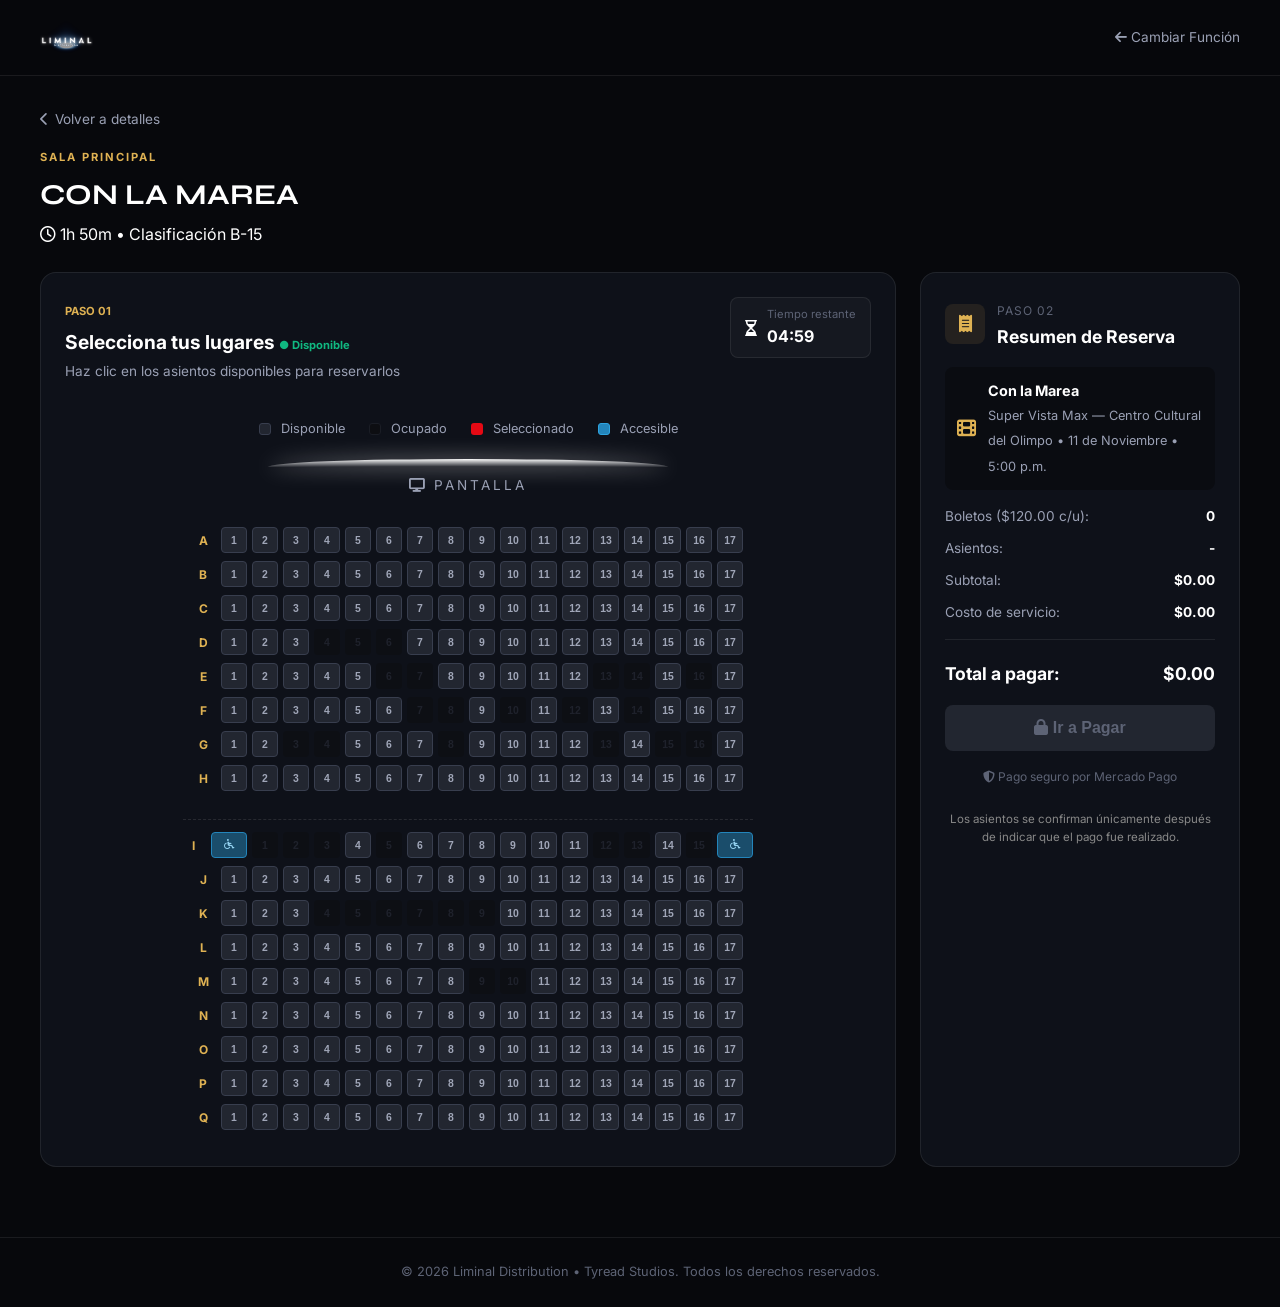
==== commit 47b79abc: "parcht" ====
--- a/asientos.html
+++ b/asientos.html
@@ -1,657 +1,3 @@
-<!DOCTYPE html>
-<html lang="es">
-<head>
-  <meta charset="UTF-8">
-  <meta name="viewport" content="width=device-width, initial-scale=1.0">
-  <title>Selección de Asientos - Con la Marea</title>
-  <link rel="stylesheet" href="https://cdnjs.cloudflare.com/ajax/libs/font-awesome/6.4.0/css/all.min.css">
-  <link rel="icon" type="image/png" href="img/icono.png">
-  <link rel="stylesheet" href="style.css">
-  <style>
-    /* ==== TUS ESTILOS IGUALES ==== */
-    .ticket-modal {
-      position: fixed;
-      inset: 0;
-      background: rgba(0,0,0,0.92);
-      display: none;
-      align-items: center;
-      justify-content: center;
-      z-index: 9999;
-      padding: 20px;
-      overflow-y: auto;
-    }
-    .ticket-modal.active { display: flex; }
-    .ticket-card {
-      background: #fff;
-      width: 100%;
-      max-width: 650px;
-      padding: 40px 35px;
-      position: relative;
-    }
-    .ticket-close {
-      position: absolute;
-      top: 12px;
-      right: 15px;
-      background: transparent;
-      border: none;
-      font-size: 1.5rem;
-      cursor: pointer;
-      color: #888;
-      z-index: 10;
-      transition: color 0.2s;
-    }
-    .ticket-close:hover { color: #000; }
-    .ticket-top-logo { text-align: center; margin-bottom: 35px; }
-    .ticket-top-logo h2 {
-      font-size: 1.6rem;
-      color: #334155;
-      font-weight: 300;
-      letter-spacing: 4px;
-      text-transform: uppercase;
-      margin: 0;
-    }
-    .ticket-movie {
-      font-size: 2.8rem;
-      font-weight: 700;
-      letter-spacing: 2px;
-      color: #d4af37;
-      text-transform: uppercase;
-      margin-bottom: 8px;
-      text-align: center;
-    }
-    .ticket-credits {
-      color: #666;
-      font-size: 0.95rem;
-      margin-bottom: 30px;
-      text-align: center;
-    }
-    .ticket-grid {
-      display: grid;
-      grid-template-columns: 1fr 1fr 110px;
-      gap: 22px 15px;
-    }
-    .ticket-label {
-      font-size: 0.85rem;
-      color: #999;
-      text-transform: uppercase;
-      letter-spacing: 1px;
-      margin-bottom: 4px;
-      display: block;
-    }
-    .ticket-value {
-      font-size: 1.05rem;
-      font-weight: 500;
-      color: #111;
-    }
-    .ticket-qr-col {
-      grid-row: span 4;
-      text-align: center;
-    }
-    .ticket-qr-col i {
-      font-size: 2.8rem;
-      color: #111;
-      margin-bottom: 6px;
-    }
-    .ticket-number { font-size: 0.8rem; color: #666; }
-    .ticket-divider {
-      margin: 30px -35px 20px;
-      border-bottom: 1px dashed #ddd;
-    }
-    .ticket-footer-text {
-      text-align: center;
-      font-size: 0.85rem;
-      color: #888;
-      margin-top: 10px;
-    }
-    .ticket-hint {
-      margin-top: 12px;
-      font-size: 0.8rem;
-      color: #666;
-      text-align: center;
-    }
-    .confirm-modal {
-      position: fixed;
-      inset: 0;
-      background: rgba(0,0,0,0.92);
-      display: none;
-      align-items: center;
-      justify-content: center;
-      z-index: 10000;
-      padding: 20px;
-    }
-    .confirm-modal.active { display: flex; }
-    .confirm-card {
-      background: #fff;
-      padding: 30px 25px;
-      border-radius: 12px;
-      max-width: 420px;
-      width: 100%;
-      text-align: center;
-    }
-    .confirm-card h3 {
-      color: #111;
-      margin-bottom: 12px;
-      font-size: 1.3rem;
-    }
-    .confirm-card p {
-      color: #666;
-      margin-bottom: 24px;
-      font-size: 0.95rem;
-    }
-    .confirm-buttons {
-      display: flex;
-      gap: 12px;
-      flex-wrap: wrap;
-      justify-content: center;
-    }
-    .confirm-btn-yes {
-      background: #10b981;
-      color: #fff;
-      border: none;
-      padding: 12px 24px;
-      border-radius: 8px;
-      font-weight: 600;
-      cursor: pointer;
-      transition: background 0.2s;
-    }
-    .confirm-btn-yes:hover { background: #059669; }
-    .confirm-btn-no {
-      background: #e5e7eb;
-      color: #374151;
-      border: none;
-      padding: 12px 24px;
-      border-radius: 8px;
-      font-weight: 500;
-      cursor: pointer;
-      transition: background 0.2s;
-    }
-    .confirm-btn-no:hover { background: #d1d5db; }
-    @media (max-width: 900px) {
-      .lz-booking-layout { flex-direction: column !important; }
-      .lz-map-card, .lz-summary-card { width: 100% !important; max-width: 100% !important; }
-    }
-    @media (max-width: 600px) {
-      .ticket-grid { grid-template-columns: 1fr; }
-      .ticket-card { padding: 25px 20px; }
-      .ticket-divider { margin: 30px -20px; }
-      .ticket-movie { font-size: 1.8rem; }
-      .lz-seat { width: 28px !important; height: 28px !important; font-size: 0.7rem !important; }
-      .lz-map-header { flex-wrap: wrap; gap: 12px; }
-      .lz-timer { width: 100%; justify-content: flex-end; }
-    }
-    @media (max-width: 400px) {
-      .lz-seat { width: 24px !important; height: 24px !important; font-size: 0.6rem !important; }
-      .lz-row-label { min-width: 20px; font-size: 0.8rem; }
-    }
-    .cargando { opacity: 0.5; pointer-events: none; }
-  </style>
-</head>
-<body>
-  <header class="header">
-    <div class="container nav-container">
-      <a href="index.html" class="logo-link">
-        <img src="img/5.png" alt="Liminal Distribution" class="main-logo">
-      </a>
-      <a href="index.html" class="back-link"><i class="fa-solid fa-arrow-left"></i> Cambiar Función</a>
-    </div>
-  </header>
-
-  <main class="container lz-seat-page">
-    <div class="lz-booking-header">
-      <a href="index.html" class="back-btn"><i class="fa-solid fa-chevron-left"></i> Volver a detalles</a>
-      <div class="lz-movie-heading">
-        <span class="lz-eyebrow">SALA PRINCIPAL</span>
-        <h1>CON LA MAREA</h1>
-        <p><i class="fa-regular fa-clock"></i> 1h 50m • Clasificación B-15</p>
-      </div>
-    </div>
-
-    <div class="lz-booking-layout">
-      <div class="lz-map-card">
-        <div class="lz-map-header">
-          <div>
-            <span class="lz-section-label">PASO 01</span>
-            <h2>Selecciona tus lugares <span id="estadoConexion" style="font-size:0.7rem;color:#888;">(cargando...)</span></h2>
-            <p>Haz clic en los asientos disponibles para reservarlos</p>
-          </div>
-          <div class="lz-timer">
-            <i class="fa-regular fa-hourglass-half"></i>
-            <div>
-              <small>Tiempo restante</small>
-              <strong id="timer">05:00</strong>
-            </div>
-          </div>
-        </div>
-
-        <div class="lz-seat-status">
-          <div><span class="lz-status-dot available"></span> Disponible</div>
-          <div><span class="lz-status-dot occupied"></span> Ocupado</div>
-          <div><span class="lz-status-dot selected"></span> Seleccionado</div>
-          <div><span class="lz-status-dot accessible"></span> Accesible</div>
-        </div>
-
-        <div class="lz-screen-zone">
-          <div class="lz-screen"></div>
-          <p class="lz-screen-text"><i class="fa-solid fa-display"></i> PANTALLA</p>
-        </div>
-
-        <div class="lz-theater-scroll">
-          <div class="lz-theater-map" id="seatingGrid"></div>
-        </div>
-      </div>
-
-      <aside class="lz-summary-card">
-        <div class="lz-summary-heading">
-          <div class="lz-summary-icon"><i class="fa-solid fa-receipt"></i></div>
-          <div>
-            <span>PASO 02</span>
-            <h2>Resumen de Reserva</h2>
-          </div>
-        </div>
-
-        <div class="lz-film-box">
-          <div class="lz-film-icon"><i class="fa-solid fa-film"></i></div>
-          <div>
-            <strong>Con la Marea</strong>
-            <span id="summaryDetails">Super Vista Max — Centro Cultural del Olimpo • 11 de Noviembre • 5:00 p.m.</span>
-          </div>
-        </div>
-
-        <div class="lz-summary-list">
-          <div class="lz-summary-row">
-            <span>Boletos ($120.00 c/u):</span>
-            <strong id="ticketCount">0</strong>
-          </div>
-          <div class="lz-summary-row">
-            <span>Asientos:</span>
-            <strong id="selectedSeatsList">-</strong>
-          </div>
-          <div class="lz-summary-row">
-            <span>Subtotal:</span>
-            <strong id="subtotal">$0.00</strong>
-          </div>
-          <div class="lz-summary-row">
-            <span>Costo de servicio:</span>
-            <strong id="serviceFeeText">$0.00</strong>
-          </div>
-        </div>
-
-        <div class="lz-divider"></div>
-
-        <div class="lz-total">
-          <span>Total a pagar:</span>
-          <strong id="totalPrice">$0.00</strong>
-        </div>
-
-        <button class="lz-pay-btn" id="payBtn" disabled>
-          <i class="fa-solid fa-lock"></i> Ir a Pagar
-        </button>
-        <p class="lz-security"><i class="fa-solid fa-shield-halved"></i> Pago seguro por Mercado Pago</p>
-        <p style="font-size:0.72rem;color:#888;margin-top:8px;text-align:center;">
-          Los asientos se confirman únicamente después de indicar que el pago fue realizado.
-        </p>
-      </aside>
-    </div>
-  </main>
-
-  <div class="confirm-modal" id="confirmModal">
-    <div class="confirm-card">
-      <h3>¿Ya realizaste el pago?</h3>
-      <p>Una vez confirmado, se generará tu boleto. Asegúrate de haber completado el pago en la ventana de Mercado Pago.</p>
-      <div class="confirm-buttons">
-        <button class="confirm-btn-no" id="notPaidBtn">Aún no, seguir pagando</button>
-        <button class="confirm-btn-yes" id="alreadyPaidBtn">✅ Sí, ya pagué — Generar boleto</button>
-      </div>
-    </div>
-  </div>
-
-  <div class="ticket-modal" id="ticketModal">
-    <div class="ticket-card">
-      <button class="ticket-close" id="closeTicket">&times;</button>
-      <div id="ticketBody"></div>
-    </div>
-  </div>
-
-  <footer class="footer">
-    <p>© 2026 Liminal Distribution • Tyread Studios. Todos los derechos reservados.</p>
-  </footer>
-
-  <script>
-    // ============== CONFIGURACIÓN ==============
-    const PRECIO = 120;
-    const CARGO_SERVICIO = 12;
-    const ENLACE_PAGO = "https://mpago.la/141RkRB";
-    const FUNCION = "Centro Cultural del Olimpo";
-    const FECHA = "11 de Noviembre";
-    const HORA = "5:00 p.m.";
-    const FORMATO = "Super Vista Max";
-    const ESTUDIO = "Tyread Studios • Dir. Elian Magaña";
-    const TIEMPO_RESERVA = 300;
-
-    // ==== ALMACENAMIENTO DE ASIENTOS ====
-    // Esta versión NO expone tokens de GitHub en el navegador.
-    // Los asientos se guardan localmente en este dispositivo.
-    //
-    // IMPORTANTE:
-    // Para sincronizar compras entre distintos celulares/computadoras
-    // necesitas un backend seguro (por ejemplo, Apps Script, Firebase
-    // o Supabase). No pongas un GitHub Personal Access Token aquí.
-    const STORAGE_KEY = "liminal_con_la_marea_asientos";
-
-    const filas = [
-      ['A', 17], ['B', 17], ['C', 17], ['D', 17],
-      ['E', 17], ['F', 17], ['G', 17], ['H', 17],
-      ['I', 15, true], ['J', 17], ['K', 17], ['L', 17],
-      ['M', 17], ['N', 17], ['O', 17], ['P', 17],
-      ['Q', 17] // ✅ Fila Q completa desde 1
-    ];
-
-    const ocupadosFijos = [
-      'D4', 'D5', 'D6', 'E6', 'E7', 'E13', 'E14', 'E16',
-      'F7', 'F8', 'F10', 'F12', 'F14', 'G3', 'G4', 'G8',
-      'G13', 'G15', 'G16', 'I1', 'I2', 'I3', 'I5', 'I12', 'I13', 'I15',
-      'K4','K5','K6','K7','K8','K9',
-      'M9', 'M10'
-    ];
-
-    let comprados = [];
-    let todosOcupados = [];
-    const mapa = document.getElementById('seatingGrid');
-    let seleccionados = [];
-    let yaPago = false;
-    let tiempoRestante = TIEMPO_RESERVA;
-    let intervaloReloj = null;
-    let sincronizando = false;
-    let pagoPendiente = false;
-
-    // ============== ALMACENAMIENTO LOCAL ==============
-    function cargarDatosServidor() {
-      try {
-        const guardados = JSON.parse(localStorage.getItem(STORAGE_KEY) || '[]');
-        comprados = Array.isArray(guardados) ? guardados : [];
-        todosOcupados = [...ocupadosFijos, ...comprados];
-
-        document.getElementById('estadoConexion').textContent = "● Disponible";
-        document.getElementById('estadoConexion').style.color = "#10b981";
-        return true;
-      } catch (e) {
-        console.error("Error al cargar asientos:", e);
-        comprados = [];
-        todosOcupados = [...ocupadosFijos];
-
-        document.getElementById('estadoConexion').textContent = "⚠️ Modo local";
-        document.getElementById('estadoConexion').style.color = "#f59e0b";
-        return false;
-      }
-    }
-
-    function guardarDatosServidor() {
-      try {
-        localStorage.setItem(STORAGE_KEY, JSON.stringify(comprados));
-        todosOcupados = [...ocupadosFijos, ...comprados];
-        return true;
-      } catch (e) {
-        console.error("Error al guardar asientos:", e);
-        return false;
-      }
-    }
-
-    function reservarSeleccionadosLocalmente() {
-      const nuevos = seleccionados.filter(id => !comprados.includes(id));
-      comprados = [...new Set([...comprados, ...nuevos])];
-      return guardarDatosServidor();
-    }
-
-    function liberarSeleccionadosLocalmente() {
-      comprados = comprados.filter(s => !seleccionados.includes(s));
-      return guardarDatosServidor();
-    }
-
-    // ============== FUNCIONES DEL MAPA ==============
-    function dibujarMapa() {
-      mapa.innerHTML = '';
-      
-      filas.forEach(([letra, cantidad, accesible]) => {
-        const filaDiv = document.createElement('div');
-        filaDiv.className = 'lz-seat-row' + (letra === 'I' ? ' row-separator' : '');
-
-        const etiqueta = document.createElement('span');
-        etiqueta.className = 'lz-row-label';
-        etiqueta.textContent = letra;
-        filaDiv.appendChild(etiqueta);
-
-        const grupo = document.createElement('div');
-        grupo.className = 'lz-seat-group';
-
-        if (accesible) grupo.appendChild(crearBoton('I-IZQ', true));
-        for (let n = 1; n <= cantidad; n++) {
-          const id = `${letra}${n}`;
-          grupo.appendChild(crearBoton(id, false));
-        }
-        if (accesible) grupo.appendChild(crearBoton('I-DER', true));
-
-        filaDiv.appendChild(grupo);
-        mapa.appendChild(filaDiv);
-      });
-    }
-
-    function crearBoton(id, esAccesible) {
-      const btn = document.createElement('button');
-      btn.className = 'lz-seat' + (esAccesible ? ' lz-seat-accessible' : '');
-      btn.innerHTML = esAccesible ? '<i class="fa-solid fa-wheelchair"></i>' : id.replace(/[A-Z-]/g, '');
-      btn.dataset.seat = id;
-
-      if (todosOcupados.includes(id)) {
-        btn.classList.add('occupied');
-        btn.disabled = true;
-      } else {
-        btn.addEventListener('click', () => alternar(btn, id));
-      }
-      return btn;
-    }
-
-    function alternar(boton, id) {
-      if (yaPago) {
-        alert('⚠️ Ya pagaste. Recarga la página para empezar de nuevo.');
-        return;
-      }
-      if (sincronizando) return;
-      
-      if (boton.classList.contains('selected')) {
-        boton.classList.remove('selected');
-        seleccionados = seleccionados.filter(s => s !== id);
-      } else {
-        boton.classList.add('selected');
-        seleccionados.push(id);
-      }
-      actualizarResumen();
-    }
-
-    function actualizarResumen() {
-      const cantidad = seleccionados.length;
-      const subtotal = cantidad * PRECIO;
-      const cargo = cantidad > 0 ? CARGO_SERVICIO : 0;
-      const total = subtotal + cargo;
-
-      document.getElementById('ticketCount').textContent = cantidad;
-      document.getElementById('selectedSeatsList').textContent = cantidad ? seleccionados.join(', ') : '-';
-      document.getElementById('subtotal').textContent = `$${subtotal.toFixed(2)}`;
-      document.getElementById('serviceFeeText').textContent = `$${cargo.toFixed(2)}`;
-      document.getElementById('totalPrice').textContent = `$${total.toFixed(2)}`;
-
-      const btnPagar = document.getElementById('payBtn');
-      btnPagar.disabled = !cantidad;
-      btnPagar.classList.toggle('active', cantidad > 0);
-    }
-
-    function datosBoleto() {
-      if (!seleccionados.length) return null;
-      const primera = seleccionados[0];
-      const fila = primera.replace(/\d|-/g, '').charAt(0);
-      const asientos = seleccionados.map(s => s.replace(/[A-Z-]/g, '')).join(', ');
-      return {
-        pelicula: 'CON LA MAREA',
-        funcion: FUNCION,
-        fecha: FECHA,
-        hora: HORA,
-        formato: FORMATO,
-        fila: fila,
-        asientos: asientos,
-        numero: Math.floor(Math.random() * 900000) + 100000,
-        estudio: ESTUDIO
-      };
-    }
-
-    function dibujarBoleto(datos) {
-      document.getElementById('ticketBody').innerHTML = `
-        <div class="ticket-top-logo"><h2>SUPER VISTA MAX</h2></div>
-        <h1 class="ticket-movie">${datos.pelicula}</h1>
-        <p class="ticket-credits">${datos.estudio}</p>
-        <div class="ticket-grid">
-          <div>
-            <span class="ticket-label">Función</span>
-            <div class="ticket-value">${datos.funcion}</div>
-          </div>
-          <div>
-            <span class="ticket-label">Fecha</span>
-            <div class="ticket-value">${datos.fecha}</div>
-          </div>
-          <div class="ticket-qr-col">
-            <i class="fa-solid fa-qrcode"></i>
-            <div class="ticket-number">Nº ${datos.numero}</div>
-          </div>
-          <div>
-            <span class="ticket-label">Hora</span>
-            <div class="ticket-value">${datos.hora}</div>
-          </div>
-          <div>
-            <span class="ticket-label">Formato</span>
-            <div class="ticket-value">${datos.formato}</div>
-          </div>
-          <div>
-            <span class="ticket-label">Fila</span>
-            <div class="ticket-value">${datos.fila}</div>
-          </div>
-          <div>
-            <span class="ticket-label">Asientos</span>
-            <div class="ticket-value">${datos.asientos}</div>
-          </div>
-        </div>
-        <div class="ticket-divider"></div>
-        <p class="ticket-footer-text">Presenta este boleto en la entrada • Liminal Distribution © 2026</p>
-        <p class="ticket-hint">📸 Toma captura de pantalla como comprobante</p>
-      `;
-      document.getElementById('confirmModal').classList.remove('active');
-      document.getElementById('ticketModal').classList.add('active');
-    }
-
-    function reiniciarReloj() {
-      if (intervaloReloj) clearInterval(intervaloReloj);
-      tiempoRestante = TIEMPO_RESERVA;
-      actualizarRelojVisual();
-      intervaloReloj = setInterval(() => {
-        if (tiempoRestante > 0) {
-          tiempoRestante--;
-          actualizarRelojVisual();
-        }
-      }, 1000);
-    }
-
-    function actualizarRelojVisual() {
-      const m = String(Math.floor(tiempoRestante / 60)).padStart(2, '0');
-      const s = String(tiempoRestante % 60).padStart(2, '0');
-      document.getElementById('timer').textContent = `${m}:${s}`;
-    }
-
-    // ============== EVENTOS ==============
-    document.getElementById('payBtn').addEventListener('click', async () => {
-      if (!seleccionados.length || yaPago || sincronizando) return;
-
-      yaPago = true;
-      await guardarDatosServidor(); // Guarda en internet
-      
-      // Marcar visualmente
-      seleccionados.forEach(id => {
-        const btn = document.querySelector(`[data-seat="${id}"]`);
-        if (btn) {
-          btn.classList.remove('selected');
-          btn.classList.add('occupied');
-          btn.disabled = true;
-        }
-      });
-
-      window.open(ENLACE_PAGO, '_blank');
-      document.getElementById('confirmModal').classList.add('active');
-    });
-
-    document.getElementById('alreadyPaidBtn').addEventListener('click', () => {
-      if (!seleccionados.length) return;
-
-      // Solo ahora se marcan como comprados.
-      const datos = datosBoleto();
-      reservarSeleccionadosLocalmente();
-
-      yaPago = true;
-      pagoPendiente = false;
-
-      // Marcar visualmente los asientos
-      seleccionados.forEach(id => {
-        const btn = document.querySelector(`[data-seat="${id}"]`);
-        if (btn) {
-          btn.classList.remove('selected');
-          btn.classList.add('occupied');
-          btn.disabled = true;
-        }
-      });
-
-      dibujarBoleto(datos);
-      reiniciarReloj();
-      seleccionados = [];
-      actualizarResumen();
-    });
-
-    document.getElementById('notPaidBtn').addEventListener('click', () => {
-      document.getElementById('confirmModal').classList.remove('active');
-
-      // Como todavía no habíamos reservado los asientos,
-      // simplemente liberamos la selección visual.
-      seleccionados = [];
-      yaPago = false;
-      pagoPendiente = false;
-
-      actualizarResumen();
-      dibujarMapa();
-    });
-
-    document.getElementById('closeTicket').addEventListener('click', () => {
-      document.getElementById('ticketModal').classList.remove('active');
-    });
-
-    // 🔄 Revisar cambios locales cada 8 segundos.
-    // Esto permite que dos pestañas del mismo navegador se mantengan actualizadas.
-    setInterval(() => {
-      if (sincronizando || yaPago || seleccionados.length) return;
-      cargarDatosServidor();
-      dibujarMapa();
-    }, 8000);
-
-    // Detectar cambios de localStorage en otras pestañas.
-    window.addEventListener('storage', (event) => {
-      if (event.key === STORAGE_KEY) {
-        cargarDatosServidor();
-        dibujarMapa();
-      }
-    });
-
-    // ============== INICIO ==============
-    (async () => {
-      await cargarDatosServidor();
-      dibujarMapa();
-      reiniciarReloj();
-    })();
-  </script>
-</body>
-</html>
 <!DOCTYPE html>
 <html lang="es">
 <head>
@@ -836,6 +182,7 @@
       .lz-seat { width: 24px !important; height: 24px !important; font-size: 0.6rem !important; }
       .lz-row-label { min-width: 20px; font-size: 0.8rem; }
     }
+    .cargando { opacity: 0.5; pointer-events: none; }
   </style>
 </head>
 <body>
@@ -863,7 +210,7 @@
         <div class="lz-map-header">
           <div>
             <span class="lz-section-label">PASO 01</span>
-            <h2>Selecciona tus lugares</h2>
+            <h2>Selecciona tus lugares <span id="estadoConexion" style="font-size:0.7rem;color:#888;">(cargando...)</span></h2>
             <p>Haz clic en los asientos disponibles para reservarlos</p>
           </div>
           <div class="lz-timer">
@@ -1001,30 +348,56 @@
     let todosOcupados = [];
     const mapa = document.getElementById('seatingGrid');
     let seleccionados = [];
-    let yaPago = false;
+    let pagoIniciado = false;
     let tiempoRestante = TIEMPO_RESERVA;
     let intervaloReloj = null;
 
-    // ============== CARGA Y GUARDADO ==============
-    function cargarDatos() {
+    // ============== ALMACENAMIENTO LOCAL ==============
+    function cargarDatosServidor() {
       try {
         const guardados = JSON.parse(localStorage.getItem(STORAGE_KEY) || '[]');
         comprados = Array.isArray(guardados) ? guardados : [];
+        todosOcupados = [...ocupadosFijos, ...comprados];
+
+        document.getElementById('estadoConexion').textContent = "● Disponible";
+        document.getElementById('estadoConexion').style.color = "#10b981";
+        return true;
       } catch (e) {
+        console.error("Error al cargar asientos:", e);
         comprados = [];
+        todosOcupados = [...ocupadosFijos];
+
+        document.getElementById('estadoConexion').textContent = "⚠️ Modo local";
+        document.getElementById('estadoConexion').style.color = "#f59e0b";
+        return false;
       }
-      todosOcupados = [...ocupadosFijos, ...comprados];
-    }
-
-    function guardarDatos() {
-      localStorage.setItem(STORAGE_KEY, JSON.stringify(comprados));
-      todosOcupados = [...ocupadosFijos, ...comprados];
-    }
-
-    // ============== DIBUJAR MAPA ==============
+    }
+
+    function guardarDatosServidor() {
+      try {
+        localStorage.setItem(STORAGE_KEY, JSON.stringify(comprados));
+        todosOcupados = [...ocupadosFijos, ...comprados];
+        return true;
+      } catch (e) {
+        console.error("Error al guardar asientos:", e);
+        return false;
+      }
+    }
+
+    function reservarSeleccionadosLocalmente() {
+      const nuevos = seleccionados.filter(id => !comprados.includes(id));
+      comprados = [...new Set([...comprados, ...nuevos])];
+      return guardarDatosServidor();
+    }
+
+    function liberarSeleccionadosLocalmente() {
+      comprados = comprados.filter(s => !seleccionados.includes(s));
+      return guardarDatosServidor();
+    }
+
+    // ============== FUNCIONES DEL MAPA ==============
     function dibujarMapa() {
       mapa.innerHTML = '';
-      cargarDatos();
       
       filas.forEach(([letra, cantidad, accesible]) => {
         const filaDiv = document.createElement('div');
@@ -1060,14 +433,17 @@
         btn.classList.add('occupied');
         btn.disabled = true;
       } else {
+        if (seleccionados.includes(id)) {
+          btn.classList.add('selected');
+        }
         btn.addEventListener('click', () => alternar(btn, id));
       }
       return btn;
     }
 
     function alternar(boton, id) {
-      if (yaPago) {
-        alert('⚠️ Ya pagaste. Recarga la página para empezar de nuevo.');
+      if (pagoIniciado) {
+        alert('⚠️ Hay un proceso de pago activo. Si deseas cambiar de asientos, presiona "Aún no, seguir pagando" en el modal.');
         return;
       }
       
@@ -1094,8 +470,8 @@
       document.getElementById('totalPrice').textContent = `$${total.toFixed(2)}`;
 
       const btnPagar = document.getElementById('payBtn');
-      btnPagar.disabled = !cantidad;
-      btnPagar.classList.toggle('active', cantidad > 0);
+      btnPagar.disabled = !cantidad || pagoIniciado;
+      btnPagar.classList.toggle('active', cantidad > 0 && !pagoIniciado);
     }
 
     function datosBoleto() {
@@ -1177,63 +553,74 @@
       document.getElementById('timer').textContent = `${m}:${s}`;
     }
 
-    // ============== EVENTOS DE PAGO ==============
+    // ============== EVENTOS ==============
     document.getElementById('payBtn').addEventListener('click', () => {
-      if (!seleccionados.length || yaPago) return;
-      yaPago = true;
+      if (!seleccionados.length || pagoIniciado) return;
+
+      pagoIniciado = true;
+      
+      // Reservar de inmediato los asientos para evitar doble selección
+      reservarSeleccionadosLocalmente();
+      dibujarMapa();
+      actualizarResumen();
+
+      // Abrir pasarela de pago en nueva pestaña
       window.open(ENLACE_PAGO, '_blank');
+      
+      // Mostrar modal de confirmación
       document.getElementById('confirmModal').classList.add('active');
     });
 
-    // ✅ Solo al confirmar → se guardan como comprados
     document.getElementById('alreadyPaidBtn').addEventListener('click', () => {
-      if (!seleccionados.length) return;
-      
-      comprados = [...new Set([...comprados, ...seleccionados])];
-      guardarDatos();
-      
+      if (!pagoIniciado || !seleccionados.length) {
+        alert("Debes iniciar el proceso de pago antes de generar el boleto.");
+        return;
+      }
+
       const datos = datosBoleto();
       dibujarBoleto(datos);
-      
-      // Marcar visualmente
-      seleccionados.forEach(id => {
-        const btn = document.querySelector(`[data-seat="${id}"]`);
-        if (btn) {
-          btn.classList.remove('selected');
-          btn.classList.add('occupied');
-          btn.disabled = true;
-        }
-      });
-      
+
+      pagoIniciado = false;
+      seleccionados = [];
+      actualizarResumen();
       reiniciarReloj();
-      seleccionados = [];
-      yaPago = false;
-      actualizarResumen();
     });
 
-    // ❌ No pagó → se libera todo
     document.getElementById('notPaidBtn').addEventListener('click', () => {
       document.getElementById('confirmModal').classList.remove('active');
-      seleccionados = [];
-      yaPago = false;
+
+      // Liberar asientos guardados temporalmente
+      liberarSeleccionadosLocalmente();
+      pagoIniciado = false;
+      
+      dibujarMapa();
       actualizarResumen();
-      dibujarMapa();
     });
 
     document.getElementById('closeTicket').addEventListener('click', () => {
       document.getElementById('ticketModal').classList.remove('active');
     });
 
-    // 🔄 Actualizar si se abre en otra pestaña del mismo navegador
-    window.addEventListener('storage', () => {
-      cargarDatos();
+    // Sincronización entre pestañas
+    setInterval(() => {
+      if (pagoIniciado) return;
+      cargarDatosServidor();
       dibujarMapa();
+    }, 8000);
+
+    window.addEventListener('storage', (event) => {
+      if (event.key === STORAGE_KEY && !pagoIniciado) {
+        cargarDatosServidor();
+        dibujarMapa();
+      }
     });
 
     // ============== INICIO ==============
-    cargarDatos();
-    dibujarMapa();
-    reiniciarReloj();
+    (async () => {
+      cargarDatosServidor();
+      dibujarMapa();
+      reiniciarReloj();
+    })();
   </script>
 </body>
 </html>
